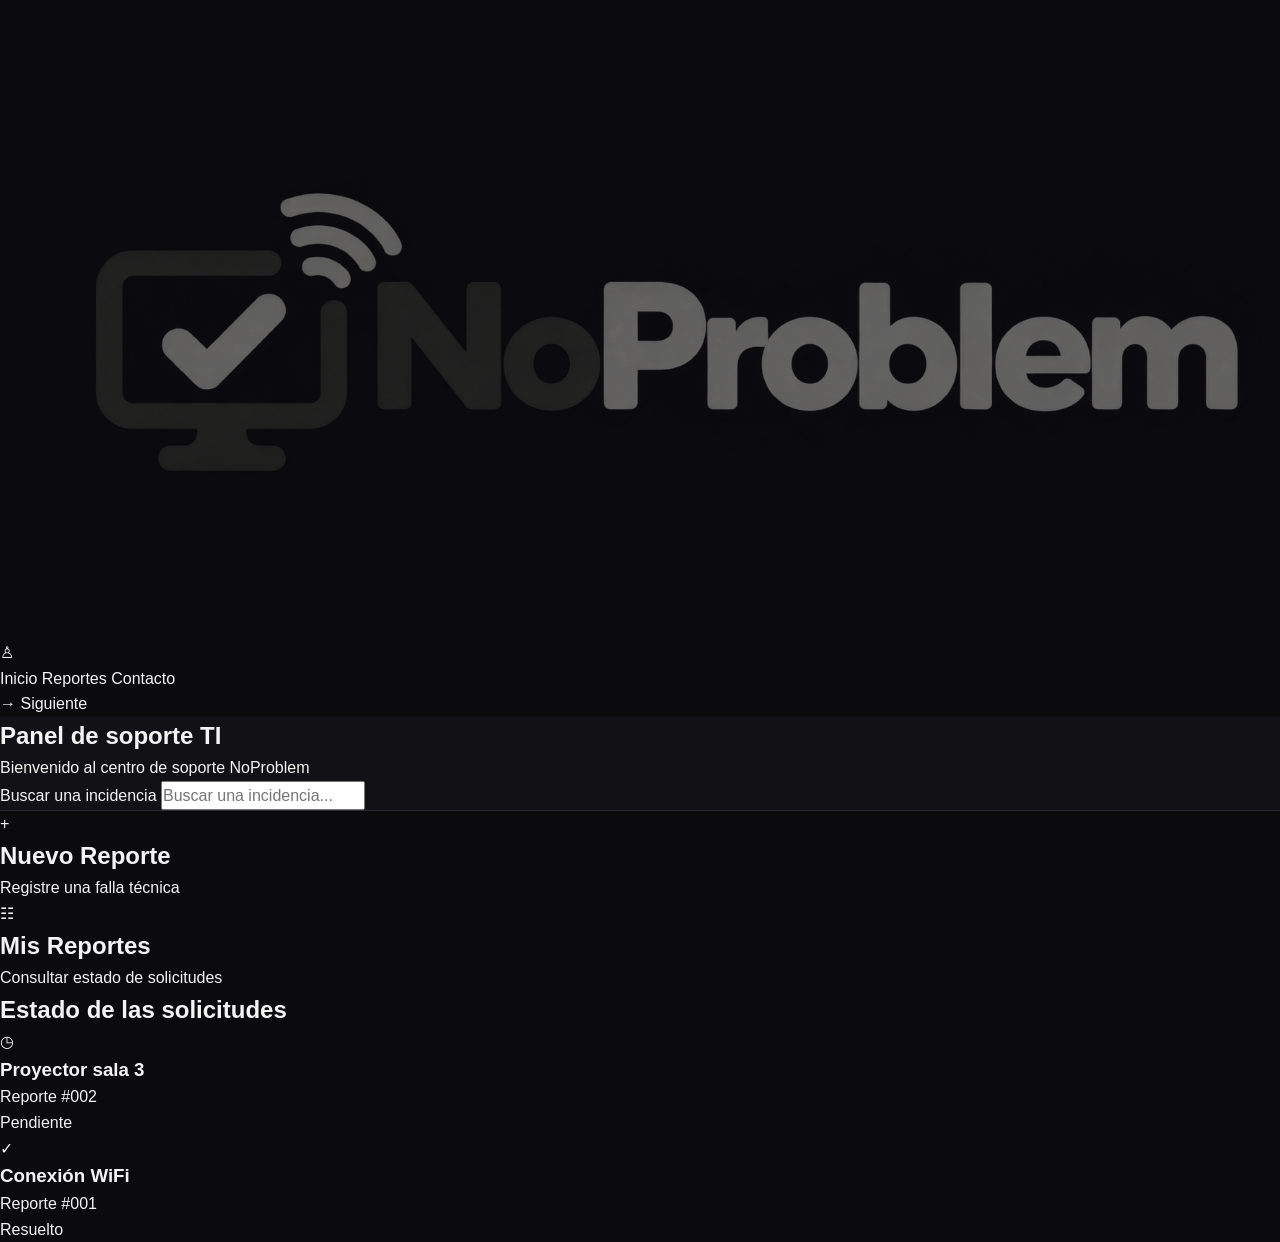
==== index.html @ 3c12655f "ok" ====
<!doctype html>
<html lang="es">
<head>
    <meta charset="UTF-8">
    <meta name="viewport" content="width=device-width, initial-scale=1.0">
    <meta name="author" content="Chris Orellana">
    <title>NoProblem | Panel de soporte TI</title>
    <!-- CSS -->
    <link rel="stylesheet" href="static/css/style.css">
    <!-- JavaScript -->
    <script src="static/js/script.js" defer></script>
</head>
<body>

    <div class="app-container">

        <!-- BARRA LATERAL -->
        <aside class="sidebar">

            <!-- LOGO -->
            <a href="index.html" class="logo">
                <img src="static/images/logo.png" alt="Logo NoProblem">
            </a>

            <!-- PERFIL -->
            <div class="profile-icon">
                <span aria-hidden="true">♙</span>
            </div>

            <!-- NAVEGACIÓN -->
            <nav class="main-nav">

                <a href="index.html" class="nav-link active">
                    Inicio
                </a>

                <a href="pages/mis-reportes.html" class="nav-link">
                    Reportes
                </a>

                <a href="pages/contacto.html" class="nav-link">
                    Contacto
                </a>

            </nav>

            <!-- BOTÓN SIGUIENTE -->
            <a href="pages/nuevo-reporte.html" class="next-link">
                <span class="next-arrow" aria-hidden="true">→</span>
                <span>Siguiente</span>
            </a>

        </aside>


        <!-- CONTENIDO PRINCIPAL -->
        <main class="main-content">

            <section class="dashboard">

                <!-- PANEL DE BIENVENIDA -->
                <header class="welcome-panel">

                    <h1>Panel de soporte TI</h1>

                    <p>
                        Bienvenido al centro de soporte NoProblem
                    </p>

                    <form class="search-form">

                        <label for="buscar-inicio" class="visually-hidden">
                            Buscar una incidencia
                        </label>

                        <input
                            type="search"
                            id="buscar-inicio"
                            placeholder="Buscar una incidencia..."
                        >

                    </form>

                </header>


                <!-- ACCESOS RÁPIDOS -->
                <section class="quick-actions">

                    <!-- NUEVO REPORTE -->
                    <a href="pages/nuevo-reporte.html" class="action-card">

                        <span class="card-icon" aria-hidden="true">
                            +
                        </span>

                        <h2>Nuevo Reporte</h2>

                        <p>
                            Registre una falla técnica
                        </p>

                    </a>


                    <!-- MIS REPORTES -->
                    <a href="pages/mis-reportes.html" class="action-card">

                        <span class="card-icon" aria-hidden="true">
                            ☷
                        </span>

                        <h2>Mis Reportes</h2>

                        <p>
                            Consultar estado de solicitudes
                        </p>

                    </a>

                </section>


                <!-- ESTADO DE SOLICITUDES -->
                <section class="status-panel">

                    <h2>Estado de las solicitudes</h2>


                    <!-- REPORTE PENDIENTE -->
                    <article class="status-item">

                        <span class="status-icon" aria-hidden="true">
                            ◷
                        </span>

                        <div class="status-info">

                            <h3>Proyector sala 3</h3>

                            <p>Reporte #002</p>

                        </div>

                        <span class="status-badge pending">
                            Pendiente
                        </span>

                    </article>


                    <!-- REPORTE RESUELTO -->
                    <article class="status-item">

                        <span class="status-icon" aria-hidden="true">
                            ✓
                        </span>

                        <div class="status-info">

                            <h3>Conexión WiFi</h3>

                            <p>Reporte #001</p>

                        </div>

                        <span class="status-badge resolved">
                            Resuelto
                        </span>

                    </article>

                </section>

            </section>

        </main>

    </div>

</body>
</html>
---- static/css/style.css ----
/* ==========================================
   CONFIGURACIÓN GENERAL
========================================== */

:root {
    --fondo: #0b0b0d;
    --fondo-secundario: #121216;
    --fondo-tarjeta: #19191f;
    --fondo-input: #101014;

    --borde: #2b2b33;

    --texto: #f4f4f5;
    --texto-secundario: #a1a1aa;
    --texto-suave: #71717a;

    --principal: #e5e5e5;
    --principal-hover: #ffffff;

    --verde: #22c55e;
    --rojo: #ef4444;
    --amarillo: #eab308;
    --azul: #3b82f6;

    --radio: 12px;
    --transicion: 0.25s ease;
}


/* ==========================================
   RESET
========================================== */

* {
    margin: 0;
    padding: 0;
    box-sizing: border-box;
}

html {
    scroll-behavior: smooth;
}

body {
    min-height: 100vh;
    display: flex;
    flex-direction: column;

    background-color: var(--fondo);
    color: var(--texto);

    font-family: Arial, Helvetica, sans-serif;
    line-height: 1.6;
}

main {
    width: 100%;
    flex: 1;
}

a {
    color: inherit;
    text-decoration: none;
}

button,
input,
select,
textarea {
    font: inherit;
}

button {
    cursor: pointer;
}

img {
    max-width: 100%;
    display: block;
}


/* ==========================================
   ENCABEZADO Y NAVEGACIÓN
========================================== */

header {
    width: 100%;
    background-color: var(--fondo-secundario);
    border-bottom: 1px solid var(--borde);
}

.navbar {
    width: min(1200px, 92%);
    min-height: 75px;
    margin: auto;

    display: flex;
    align-items: center;
    justify-content: space-between;
    gap: 25px;
}

.logo {
    font-size: 1.6rem;
    font-weight: 800;
    letter-spacing: -1px;
    color: var(--texto);
}

.nav-links {
    display: flex;
    align-items: center;
    gap: 25px;
}

.nav-links a {
    color: var(--texto-secundario);
    font-size: 0.95rem;
    transition: var(--transicion);
}

.nav-links a:hover,
.nav-links a.activo {
    color: var(--texto);
}

.nav-links a.activo {
    font-weight: 700;
}

.nav-links button {
    padding: 9px 15px;

    color: var(--texto);
    background-color: transparent;

    border: 1px solid var(--borde);
    border-radius: 8px;

    transition: var(--transicion);
}

.nav-links button:hover {
    background-color: #25252c;
    border-color: #55555f;
}


/* ==========================================
   BOTONES GENERALES
========================================== */

button,
.btn-principal,
.btn-nuevo-reporte,
.btn-gestionar {
    display: inline-flex;
    justify-content: center;
    align-items: center;
    gap: 8px;

    padding: 12px 20px;

    border: 1px solid var(--principal);
    border-radius: 8px;

    background-color: var(--principal);
    color: #111114;

    font-weight: 700;
    transition: var(--transicion);
}

button:hover,
.btn-principal:hover,
.btn-nuevo-reporte:hover,
.btn-gestionar:hover {
    background-color: var(--principal-hover);
    border-color: var(--principal-hover);
    transform: translateY(-1px);
}

button:disabled {
    opacity: 0.6;
    cursor: not-allowed;
    transform: none;
}

.btn-secundario {
    display: inline-flex;
    justify-content: center;
    align-items: center;

    padding: 11px 18px;

    color: var(--texto);
    background-color: transparent;

    border: 1px solid var(--borde);
    border-radius: 8px;

    transition: var(--transicion);
}

.btn-secundario:hover {
    background-color: #25252c;
}


/* ==========================================
   FORMULARIOS
========================================== */

form {
    width: 100%;
}

.form-grupo {
    display: flex;
    flex-direction: column;
    gap: 8px;

    margin-bottom: 20px;
}

.form-grupo label {
    color: var(--texto);
    font-size: 0.93rem;
    font-weight: 600;
}

.form-grupo input,
.form-grupo select,
.form-grupo textarea {
    width: 100%;
    padding: 12px 14px;

    color: var(--texto);
    background-color: var(--fondo-input);

    border: 1px solid var(--borde);
    border-radius: 8px;

    outline: none;
    transition: var(--transicion);
}

.form-grupo input::placeholder,
.form-grupo textarea::placeholder {
    color: var(--texto-suave);
}

.form-grupo input:focus,
.form-grupo select:focus,
.form-grupo textarea:focus {
    border-color: #85858f;
    box-shadow: 0 0 0 3px rgba(255, 255, 255, 0.06);
}

.form-grupo textarea {
    min-height: 140px;
    resize: vertical;
}

.form-grupo input[type="file"] {
    padding: 10px;
}

.form-grupo input[type="file"]::file-selector-button {
    padding: 8px 12px;
    margin-right: 12px;

    color: var(--texto);
    background-color: #292930;

    border: none;
    border-radius: 6px;

    cursor: pointer;
}

.form-grupo small {
    color: var(--texto-secundario);
    font-size: 0.82rem;
}

.form-grupo select {
    cursor: pointer;
}


/* ==========================================
   MENSAJES DE FORMULARIOS
========================================== */

.mensaje-exito,
.mensaje-error,
.mensaje-info {
    padding: 12px 15px;
    margin: 15px 0;

    border-radius: 8px;
    font-size: 0.9rem;
}

.mensaje-exito {
    color: #86efac;
    background-color: rgba(22, 163, 74, 0.12);
    border: 1px solid rgba(22, 163, 74, 0.35);
}

.mensaje-error {
    color: #fca5a5;
    background-color: rgba(220, 38, 38, 0.12);
    border: 1px solid rgba(220, 38, 38, 0.35);
}

.mensaje-info {
    color: #93c5fd;
    background-color: rgba(37, 99, 235, 0.12);
    border: 1px solid rgba(37, 99, 235, 0.35);
}


/* ==========================================
   REGISTRO E INICIO DE SESIÓN
========================================== */

.auth-container {
    width: min(480px, 92%);
    margin: 65px auto;
}

.auth-panel {
    padding: 35px;

    background-color: var(--fondo-tarjeta);
    border: 1px solid var(--borde);
    border-radius: var(--radio);
}

.auth-intro {
    margin-bottom: 30px;
    text-align: center;
}

.auth-intro h1 {
    margin-bottom: 10px;
    font-size: 1.9rem;
}

.auth-intro p {
    color: var(--texto-secundario);
    font-size: 0.95rem;
}

.auth-panel form button {
    width: 100%;
    margin-top: 5px;
}

.auth-footer {
    margin-top: 25px;
    text-align: center;
}

.auth-footer p {
    color: var(--texto-secundario);
    font-size: 0.9rem;
}

.auth-footer a,
.auth-opciones a {
    color: var(--texto);
    font-weight: 700;
    text-decoration: underline;
    text-underline-offset: 3px;
}

.auth-opciones {
    display: flex;
    justify-content: flex-end;
    margin: -5px 0 20px;
}

.auth-opciones a {
    font-size: 0.85rem;
}


/* ==========================================
   PÁGINA DE CONTACTO
========================================== */

.contacto-container {
    width: min(1100px, 92%);
    margin: 65px auto;

    display: grid;
    grid-template-columns: 1fr 1.2fr;
    gap: 45px;
    align-items: start;
}

.contacto-info h1 {
    margin-bottom: 15px;
    font-size: 2rem;
}

.contacto-info > p {
    margin-bottom: 30px;
    color: var(--texto-secundario);
}

.contacto-info > div {
    margin-bottom: 25px;
    padding: 18px;

    background-color: var(--fondo-tarjeta);
    border: 1px solid var(--borde);
    border-radius: var(--radio);
}

.contacto-info h3 {
    margin-bottom: 5px;
}

.contacto-info > div p {
    color: var(--texto-secundario);
    font-size: 0.9rem;
}

.contacto-formulario {
    padding: 30px;

    background-color: var(--fondo-tarjeta);
    border: 1px solid var(--borde);
    border-radius: var(--radio);
}

.contacto-formulario h2 {
    margin-bottom: 25px;
}

.contacto-formulario button {
    width: 100%;
}


/* ==========================================
   NUEVO REPORTE
========================================== */

.reporte-container,
.nuevo-reporte-container {
    width: min(760px, 92%);
    margin: 55px auto;
}

.reporte-container h1,
.nuevo-reporte-container h1 {
    margin-bottom: 10px;
}

.reporte-container > p,
.nuevo-reporte-container > p {
    margin-bottom: 30px;
    color: var(--texto-secundario);
}

.reporte-formulario {
    padding: 30px;

    background-color: var(--fondo-tarjeta);
    border: 1px solid var(--borde);
    border-radius: var(--radio);
}

.reporte-formulario button {
    margin-top: 10px;
}

.reporte-formulario .acciones-formulario {
    display: flex;
    justify-content: flex-end;
    flex-wrap: wrap;
    gap: 12px;
}


/* ==========================================
   MIS REPORTES
========================================== */

.mis-reportes-container {
    width: min(1100px, 92%);
    margin: 55px auto;
}

.reportes-intro {
    margin-bottom: 30px;
}

.reportes-intro h1 {
    margin-bottom: 10px;
    font-size: 2rem;
}

.reportes-intro p {
    color: var(--texto-secundario);
}

.reportes-intro .btn-nuevo-reporte {
    margin-top: 20px;
}

.reportes-filtros {
    display: flex;
    flex-wrap: wrap;
    gap: 20px;

    margin-bottom: 30px;
    padding: 20px;

    background-color: var(--fondo-tarjeta);
    border: 1px solid var(--borde);
    border-radius: var(--radio);
}

.reportes-filtros .form-grupo {
    flex: 1;
    min-width: 180px;
    margin: 0;
}

.reportes-listado {
    display: grid;
    gap: 15px;
}

.reporte-card {
    padding: 22px;

    background-color: var(--fondo-tarjeta);
    border: 1px solid var(--borde);
    border-radius: var(--radio);

    transition: var(--transicion);
}

.reporte-card:hover {
    border-color: #55555f;
    transform: translateY(-2px);
}

.reporte-card[hidden] {
    display: none;
}

.reporte-card h3 {
    margin-bottom: 8px;
}

.reporte-card p {
    color: var(--texto-secundario);
}

.reporte-card a {
    display: inline-block;
    margin-top: 15px;

    color: var(--texto);
    font-weight: 700;
}

.reporte-card a:hover {
    text-decoration: underline;
}

#sinResultados {
    padding: 25px;
    color: var(--texto-secundario);
    text-align: center;

    background-color: var(--fondo-tarjeta);
    border: 1px solid var(--borde);
    border-radius: var(--radio);
}


/* ==========================================
   ESTADOS DE REPORTES
========================================== */

.estado {
    display: inline-block;
    padding: 5px 10px;

    border-radius: 20px;
    font-size: 0.78rem;
    font-weight: 700;
    white-space: nowrap;
}

.estado.pendiente {
    color: #facc15;
    background-color: rgba(234, 179, 8, 0.13);
}

.estado.proceso {
    color: #93c5fd;
    background-color: rgba(59, 130, 246, 0.13);
}

.estado.resuelto {
    color: #86efac;
    background-color: rgba(34, 197, 94, 0.13);
}


/* ==========================================
   DETALLE DE REPORTE
========================================== */

.detalle-container {
    width: min(1050px, 92%);
    margin: 55px auto;

    display: grid;
    grid-template-columns: 1.7fr 1fr;
    gap: 25px;
    align-items: start;
}

.detalle-principal,
.detalle-aside,
.detalle-seguimiento {
    padding: 25px;

    background-color: var(--fondo-tarjeta);
    border: 1px solid var(--borde);
    border-radius: var(--radio);
}

.detalle-principal h1 {
    margin-bottom: 15px;
}

.detalle-principal p {
    color: var(--texto-secundario);
}

.detalle-aside h2,
.detalle-seguimiento h2 {
    margin-bottom: 20px;
    font-size: 1.2rem;
}

.detalle-aside p {
    display: flex;
    justify-content: space-between;
    gap: 15px;

    padding: 12px 0;
    border-bottom: 1px solid var(--borde);
}

.detalle-aside p:last-of-type {
    border-bottom: none;
}

.detalle-aside a {
    display: inline-block;
    margin-top: 20px;

    color: var(--texto);
    text-decoration: underline;
}

.detalle-seguimiento {
    grid-column: 1 / -1;
}

.seguimiento-item {
    padding: 15px 0;
    border-bottom: 1px solid var(--borde);
}

.seguimiento-item:last-child {
    border-bottom: none;
}

.seguimiento-item p {
    color: var(--texto-secundario);
}


/* ==========================================
   CONFIRMACIÓN
========================================== */

.confirmacion-container {
    width: min(650px, 92%);
    margin: 80px auto;
}

.confirmacion-panel {
    padding: 40px;
    text-align: center;

    background-color: var(--fondo-tarjeta);
    border: 1px solid var(--borde);
    border-radius: var(--radio);
}

.confirmacion-panel h1 {
    margin-bottom: 15px;
}

.confirmacion-panel > p {
    color: var(--texto-secundario);
}

.confirmacion-icono {
    width: 65px;
    height: 65px;
    margin: 0 auto 20px;

    display: grid;
    place-items: center;

    color: #86efac;
    background-color: rgba(34, 197, 94, 0.13);

    border-radius: 50%;
    font-size: 2rem;
}

.confirmacion-panel h2 {
    margin: 30px 0 15px;
}

.confirmacion-panel ul {
    margin: 0 auto 25px;
    max-width: 400px;

    color: var(--texto-secundario);
    text-align: left;
}

.confirmacion-acciones {
    display: flex;
    justify-content: center;
    flex-wrap: wrap;
    gap: 12px;
    margin-top: 25px;
}


/* ==========================================
   DASHBOARD ADMINISTRATIVO
========================================== */

.dashboard-container,
.gestion-container {
    width: min(1200px, 92%);
    margin: 50px auto;
}

.dashboard-intro,
.gestion-intro {
    display: flex;
    justify-content: space-between;
    align-items: center;
    flex-wrap: wrap;
    gap: 20px;

    margin-bottom: 35px;
}

.dashboard-intro h1,
.gestion-intro h1 {
    margin-bottom: 8px;
    font-size: 2rem;
}

.dashboard-intro p,
.gestion-intro p {
    color: var(--texto-secundario);
}

.dashboard-estadisticas {
    display: grid;
    grid-template-columns: repeat(4, 1fr);
    gap: 18px;

    margin-bottom: 45px;
}

.estadistica-card {
    padding: 22px;

    background-color: var(--fondo-tarjeta);
    border: 1px solid var(--borde);
    border-radius: var(--radio);
}

.estadistica-card span {
    color: var(--texto-secundario);
    font-size: 0.9rem;
}

.estadistica-card h2 {
    margin: 12px 0;
    font-size: 2rem;
}

.estadistica-card p {
    color: var(--texto-suave);
    font-size: 0.85rem;
}


/* ==========================================
   ACCESOS RÁPIDOS
========================================== */

.dashboard-accesos {
    margin-bottom: 45px;
}

.dashboard-accesos > h2 {
    margin-bottom: 20px;
}

.accesos-grid {
    display: grid;
    grid-template-columns: repeat(3, 1fr);
    gap: 18px;
}

.acceso-card {
    display: block;
    padding: 22px;

    background-color: var(--fondo-tarjeta);
    border: 1px solid var(--borde);
    border-radius: var(--radio);

    transition: var(--transicion);
}

.acceso-card:hover {
    border-color: #65656f;
    transform: translateY(-3px);
}

.acceso-card h3 {
    margin-bottom: 8px;
}

.acceso-card p {
    color: var(--texto-secundario);
    font-size: 0.9rem;
}


/* ==========================================
   TABLAS DE REPORTES
========================================== */

.dashboard-reportes,
.gestion-listado {
    margin-top: 30px;
}

.seccion-encabezado {
    display: flex;
    justify-content: space-between;
    align-items: center;
    flex-wrap: wrap;
    gap: 15px;

    margin-bottom: 20px;
}

.seccion-encabezado h2 {
    font-size: 1.35rem;
}

.seccion-encabezado a {
    color: var(--texto);
    font-weight: 700;
}

.seccion-encabezado span {
    color: var(--texto-secundario);
    font-size: 0.9rem;
}

.tabla-contenedor {
    width: 100%;
    overflow-x: auto;

    background-color: var(--fondo-tarjeta);
    border: 1px solid var(--borde);
    border-radius: var(--radio);
}

.tabla-reportes {
    width: 100%;
    min-width: 750px;

    border-collapse: collapse;
    text-align: left;
}

.tabla-reportes th,
.tabla-reportes td {
    padding: 16px 18px;
    border-bottom: 1px solid var(--borde);
}

.tabla-reportes th {
    color: var(--texto-secundario);
    background-color: #15151a;

    font-size: 0.83rem;
    font-weight: 600;
}

.tabla-reportes td {
    color: var(--texto);
    font-size: 0.9rem;
}

.tabla-reportes tbody tr:last-child td {
    border-bottom: none;
}

.tabla-reportes tbody tr:hover {
    background-color: #202027;
}

.tabla-reportes tbody tr[hidden] {
    display: none;
}

.tabla-reportes td a {
    color: var(--texto);
    font-weight: 700;
}

.tabla-reportes td a:hover {
    text-decoration: underline;
}


/* ==========================================
   GESTIÓN DE REPORTES
========================================== */

.gestion-filtros {
    margin-bottom: 35px;
    padding: 25px;

    background-color: var(--fondo-tarjeta);
    border: 1px solid var(--borde);
    border-radius: var(--radio);
}

.gestion-filtros h2 {
    margin-bottom: 20px;
    font-size: 1.2rem;
}

.filtros-grupo {
    display: grid;
    grid-template-columns: 1.5fr 1fr 1fr 1fr;
    gap: 15px;
}

.filtros-grupo .form-grupo {
    margin: 0;
}

#sinReportesAdmin {
    padding: 25px;
    margin-top: 15px;

    color: var(--texto-secundario);
    text-align: center;

    background-color: var(--fondo-tarjeta);
    border: 1px solid var(--borde);
    border-radius: var(--radio);
}


/* ==========================================
   PIE DE PÁGINA
========================================== */

.footer {
    width: 100%;
    margin-top: auto;
    padding: 25px 4%;

    color: var(--texto-secundario);
    background-color: var(--fondo-secundario);

    border-top: 1px solid var(--borde);

    text-align: center;
    font-size: 0.85rem;
}


/* ==========================================
   ELEMENTOS OCULTOS
========================================== */

[hidden] {
    display: none !important;
}


/* ==========================================
   RESPONSIVE: TABLETS
========================================== */

@media (max-width: 900px) {

    .dashboard-estadisticas {
        grid-template-columns: repeat(2, 1fr);
    }

    .filtros-grupo {
        grid-template-columns: repeat(2, 1fr);
    }

    .contacto-container {
        grid-template-columns: 1fr;
    }

    .detalle-container {
        grid-template-columns: 1fr;
    }

    .detalle-seguimiento {
        grid-column: auto;
    }

}


/* ==========================================
   RESPONSIVE: MÓVILES
========================================== */

@media (max-width: 600px) {

    .navbar {
        padding: 15px 0;

        flex-direction: column;
        align-items: flex-start;
        gap: 15px;
    }

    .nav-links {
        width: 100%;
        flex-wrap: wrap;
        gap: 12px 18px;
    }

    .nav-links a,
    .nav-links button {
        font-size: 0.85rem;
    }

    .auth-container {
        margin: 35px auto;
    }

    .auth-panel,
    .contacto-formulario,
    .reporte-formulario {
        padding: 22px;
    }

    .auth-intro h1,
    .contacto-info h1,
    .dashboard-intro h1,
    .gestion-intro h1 {
        font-size: 1.6rem;
    }

    .dashboard-container,
    .gestion-container,
    .mis-reportes-container {
        margin: 35px auto;
    }

    .dashboard-estadisticas {
        grid-template-columns: 1fr 1fr;
        gap: 10px;
    }

    .estadistica-card {
        padding: 16px;
    }

    .estadistica-card h2 {
        font-size: 1.6rem;
    }

    .accesos-grid {
        grid-template-columns: 1fr;
    }

    .filtros-grupo {
        grid-template-columns: 1fr;
    }

    .reportes-filtros {
        flex-direction: column;
    }

    .confirmacion-panel {
        padding: 25px;
    }

    .confirmacion-acciones {
        flex-direction: column;
    }

    .confirmacion-acciones a {
        width: 100%;
    }

    .dashboard-intro,
    .gestion-intro {
        align-items: flex-start;
        flex-direction: column;
    }

    .seccion-encabezado {
        align-items: flex-start;
        flex-direction: column;
    }

}
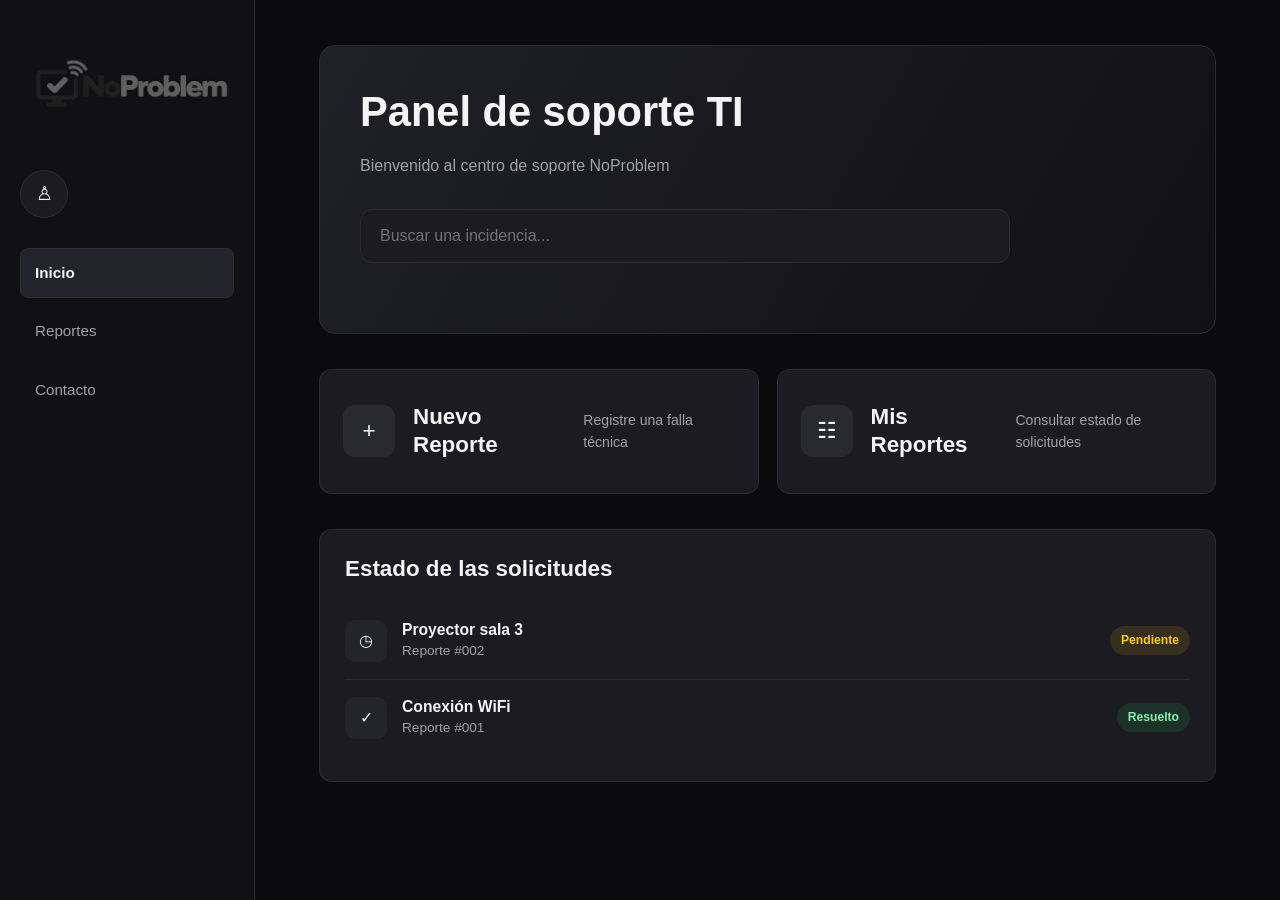
==== commit 56afc8e6: "ok" ====
--- a/index.html
+++ b/index.html
@@ -44,12 +44,6 @@
                 </a>
 
             </nav>
-
-            <!-- BOTÓN SIGUIENTE -->
-            <a href="pages/nuevo-reporte.html" class="next-link">
-                <span class="next-arrow" aria-hidden="true">→</span>
-                <span>Siguiente</span>
-            </a>
 
         </aside>
 
--- a/static/css/style.css
+++ b/static/css/style.css
@@ -1,36 +1,36 @@
 
-/* ==========================================
-   CONFIGURACIÓN GENERAL
-========================================== */
+/* =====================================================
+   1. VARIABLES Y CONFIGURACIÓN GENERAL
+===================================================== */
 
 :root {
     --fondo: #0b0b0d;
-    --fondo-secundario: #121216;
-    --fondo-tarjeta: #19191f;
+    --fondo-secundario: #111115;
+    --fondo-panel: #16161b;
+    --fondo-tarjeta: #1b1b21;
+    --fondo-hover: #24242c;
     --fondo-input: #101014;
 
-    --borde: #2b2b33;
+    --borde: #2b2b34;
+    --borde-hover: #494953;
 
     --texto: #f4f4f5;
     --texto-secundario: #a1a1aa;
     --texto-suave: #71717a;
 
-    --principal: #e5e5e5;
-    --principal-hover: #ffffff;
+    --blanco: #ffffff;
+    --negro: #09090b;
 
     --verde: #22c55e;
+    --amarillo: #eab308;
     --rojo: #ef4444;
-    --amarillo: #eab308;
     --azul: #3b82f6;
 
     --radio: 12px;
+    --radio-pequeno: 8px;
+
     --transicion: 0.25s ease;
 }
-
-
-/* ==========================================
-   RESET
-========================================== */
 
 * {
     margin: 0;
@@ -44,151 +44,130 @@
 
 body {
     min-height: 100vh;
-    display: flex;
-    flex-direction: column;
-
-    background-color: var(--fondo);
-    color: var(--texto);
-
+    background: var(--fondo);
+    color: var(--texto);
     font-family: Arial, Helvetica, sans-serif;
     line-height: 1.6;
 }
 
-main {
-    width: 100%;
-    flex: 1;
-}
-
-a {
-    color: inherit;
-    text-decoration: none;
-}
-
+body,
 button,
 input,
 select,
 textarea {
-    font: inherit;
+    font-family: Arial, Helvetica, sans-serif;
+}
+
+button,
+input,
+select,
+textarea {
+    font-size: inherit;
 }
 
 button {
     cursor: pointer;
 }
 
+a {
+    color: inherit;
+    text-decoration: none;
+}
+
 img {
+    display: block;
     max-width: 100%;
-    display: block;
-}
-
-
-/* ==========================================
-   ENCABEZADO Y NAVEGACIÓN
-========================================== */
-
-header {
+}
+
+main {
     width: 100%;
-    background-color: var(--fondo-secundario);
-    border-bottom: 1px solid var(--borde);
-}
-
-.navbar {
-    width: min(1200px, 92%);
-    min-height: 75px;
-    margin: auto;
-
-    display: flex;
-    align-items: center;
-    justify-content: space-between;
-    gap: 25px;
-}
-
-.logo {
-    font-size: 1.6rem;
-    font-weight: 800;
-    letter-spacing: -1px;
-    color: var(--texto);
-}
-
-.nav-links {
-    display: flex;
-    align-items: center;
-    gap: 25px;
-}
-
-.nav-links a {
+}
+
+[hidden] {
+    display: none !important;
+}
+
+
+/* =====================================================
+   2. ELEMENTOS GENERALES
+===================================================== */
+
+h1,
+h2,
+h3,
+h4 {
+    color: var(--texto);
+    line-height: 1.25;
+}
+
+h1 {
+    font-size: clamp(1.7rem, 3vw, 2.3rem);
+}
+
+h2 {
+    font-size: 1.4rem;
+}
+
+p {
     color: var(--texto-secundario);
-    font-size: 0.95rem;
-    transition: var(--transicion);
-}
-
-.nav-links a:hover,
-.nav-links a.activo {
-    color: var(--texto);
-}
-
-.nav-links a.activo {
-    font-weight: 700;
-}
-
-.nav-links button {
-    padding: 9px 15px;
-
-    color: var(--texto);
-    background-color: transparent;
-
-    border: 1px solid var(--borde);
-    border-radius: 8px;
-
-    transition: var(--transicion);
-}
-
-.nav-links button:hover {
-    background-color: #25252c;
-    border-color: #55555f;
-}
-
-
-/* ==========================================
-   BOTONES GENERALES
-========================================== */
+}
+
+small {
+    color: var(--texto-suave);
+}
+
+hr {
+    border: none;
+    border-top: 1px solid var(--borde);
+    margin: 20px 0;
+}
+
+button:disabled {
+    opacity: 0.55;
+    cursor: not-allowed;
+    transform: none;
+}
+
+
+/* =====================================================
+   3. BOTONES
+===================================================== */
 
 button,
+.button,
 .btn-principal,
-.btn-nuevo-reporte,
-.btn-gestionar {
+.btn-gestionar,
+.btn-nuevo-reporte {
     display: inline-flex;
     justify-content: center;
     align-items: center;
     gap: 8px;
 
-    padding: 12px 20px;
-
-    border: 1px solid var(--principal);
-    border-radius: 8px;
-
-    background-color: var(--principal);
-    color: #111114;
+    padding: 12px 19px;
+
+    background: var(--blanco);
+    color: var(--negro);
+
+    border: 1px solid var(--blanco);
+    border-radius: var(--radio-pequeno);
 
     font-weight: 700;
     transition: var(--transicion);
 }
 
 button:hover,
+.button:hover,
 .btn-principal:hover,
-.btn-nuevo-reporte:hover,
-.btn-gestionar:hover {
-    background-color: var(--principal-hover);
-    border-color: var(--principal-hover);
+.btn-gestionar:hover,
+.btn-nuevo-reporte:hover {
+    background: #d4d4d8;
+    border-color: #d4d4d8;
     transform: translateY(-1px);
 }
 
-button:disabled {
-    opacity: 0.6;
-    cursor: not-allowed;
-    transform: none;
-}
-
-.btn-secundario {
+.button-secondary,
+.btn-secundario,
+.btn-cancelar {
     display: inline-flex;
     justify-content: center;
     align-items: center;
@@ -196,28 +175,476 @@
     padding: 11px 18px;
 
     color: var(--texto);
-    background-color: transparent;
-
-    border: 1px solid var(--borde);
-    border-radius: 8px;
+    background: transparent;
+
+    border: 1px solid var(--borde);
+    border-radius: var(--radio-pequeno);
 
     transition: var(--transicion);
 }
 
-.btn-secundario:hover {
-    background-color: #25252c;
-}
-
-
-/* ==========================================
-   FORMULARIOS
-========================================== */
+.button-secondary:hover,
+.btn-secundario:hover,
+.btn-cancelar:hover {
+    background: var(--fondo-hover);
+    border-color: var(--borde-hover);
+    transform: none;
+}
+
+
+/* =====================================================
+   4. PORTADA: ESTRUCTURA PRINCIPAL
+===================================================== */
+
+.app-container {
+    display: flex;
+    min-height: 100vh;
+    width: 100%;
+    background: var(--fondo);
+}
+
+
+/* =====================================================
+   5. PORTADA: BARRA LATERAL
+===================================================== */
+
+.sidebar {
+    position: fixed;
+    top: 0;
+    left: 0;
+    z-index: 100;
+
+    display: flex;
+    flex-direction: column;
+
+    width: 255px;
+    height: 100vh;
+
+    padding: 28px 20px;
+
+    background: var(--fondo-secundario);
+    border-right: 1px solid var(--borde);
+}
+
+.sidebar .logo {
+    display: flex;
+    align-items: center;
+    gap: 12px;
+
+    margin-bottom: 35px;
+
+    color: var(--texto);
+    font-size: 1.5rem;
+    font-weight: 800;
+    letter-spacing: -0.8px;
+}
+
+.sidebar .logo img {
+    width: 250px;
+    object-fit: contain;
+}
+
+.profile-icon {
+    display: flex;
+    align-items: center;
+    justify-content: center;
+
+    width: 48px;
+    height: 48px;
+
+    margin-bottom: 30px;
+
+    background: var(--fondo-tarjeta);
+    border: 1px solid var(--borde);
+    border-radius: 50%;
+
+    color: var(--texto);
+    font-size: 1.2rem;
+}
+
+.main-nav {
+    display: flex;
+    flex-direction: column;
+    gap: 8px;
+}
+
+.nav-link {
+    display: flex;
+    align-items: center;
+    gap: 12px;
+
+    width: 100%;
+    padding: 12px 14px;
+
+    color: var(--texto-secundario);
+    background: transparent;
+
+    border: 1px solid transparent;
+    border-radius: var(--radio-pequeno);
+
+    font-size: 0.95rem;
+    transition: var(--transicion);
+}
+
+.nav-link:hover {
+    color: var(--texto);
+    background: var(--fondo-hover);
+}
+
+.nav-link.active,
+.nav-link.activo {
+    color: var(--texto);
+    background: var(--fondo-hover);
+    border-color: var(--borde);
+    font-weight: 700;
+}
+
+.next-link {
+    display: flex;
+    align-items: center;
+    justify-content: space-between;
+
+    margin-top: auto;
+    padding: 13px 14px;
+
+    color: var(--texto-secundario);
+    border: 1px solid var(--borde);
+    border-radius: var(--radio-pequeno);
+
+    transition: var(--transicion);
+}
+
+.next-link:hover {
+    color: var(--texto);
+    background: var(--fondo-hover);
+}
+
+.next-arrow {
+    font-size: 1.2rem;
+}
+
+
+/* =====================================================
+   6. PORTADA: CONTENIDO PRINCIPAL
+===================================================== */
+
+.main-content {
+    width: calc(100% - 255px);
+    min-height: 100vh;
+
+    margin-left: 255px;
+    padding: 45px 5%;
+}
+
+.dashboard {
+    width: min(1150px, 100%);
+    margin: 0 auto;
+}
+
+.welcome-panel {
+    position: relative;
+    overflow: hidden;
+
+    display: flex;
+    flex-direction: column;
+    justify-content: center;
+
+    min-height: 240px;
+    padding: 40px;
+
+    background:
+        linear-gradient(120deg, #202027 0%, #15151b 65%, #111115 100%);
+
+    border: 1px solid var(--borde);
+    border-radius: 16px;
+}
+
+.welcome-panel h1 {
+    max-width: 650px;
+    margin-bottom: 15px;
+    font-size: clamp(1.8rem, 4vw, 2.6rem);
+}
+
+.welcome-panel p {
+    max-width: 600px;
+    font-size: 1rem;
+}
+
+.welcome-panel .button,
+.welcome-panel button {
+    align-self: flex-start;
+    margin-top: 25px;
+}
+
+
+/* =====================================================
+   7. PORTADA: BUSCADOR
+===================================================== */
+
+.search-form {
+    display: flex;
+    align-items: center;
+    gap: 10px;
+
+    width: min(650px, 100%);
+    margin: 30px 0;
+    padding: 7px;
+
+    background: var(--fondo-tarjeta);
+    border: 1px solid var(--borde);
+    border-radius: var(--radio);
+}
+
+.search-form input {
+    flex: 1;
+    min-width: 0;
+
+    padding: 10px 12px;
+
+    color: var(--texto);
+    background: transparent;
+
+    border: none;
+    outline: none;
+}
+
+.search-form input::placeholder {
+    color: var(--texto-suave);
+}
+
+.search-form button {
+    padding: 10px 17px;
+}
+
+.visually-hidden {
+    position: absolute;
+
+    width: 1px;
+    height: 1px;
+
+    padding: 0;
+    margin: -1px;
+
+    overflow: hidden;
+    clip: rect(0, 0, 0, 0);
+
+    white-space: nowrap;
+    border: 0;
+}
+
+
+/* =====================================================
+   8. PORTADA: ACCIONES RÁPIDAS
+===================================================== */
+
+.quick-actions {
+    display: grid;
+    grid-template-columns: repeat(2, minmax(0, 1fr));
+    gap: 18px;
+
+    margin: 35px 0;
+}
+
+.action-card {
+    display: flex;
+    align-items: center;
+    gap: 18px;
+
+    min-height: 125px;
+    padding: 23px;
+
+    background: var(--fondo-tarjeta);
+    border: 1px solid var(--borde);
+    border-radius: var(--radio);
+
+    transition: var(--transicion);
+}
+
+.action-card:hover {
+    background: var(--fondo-hover);
+    border-color: var(--borde-hover);
+    transform: translateY(-3px);
+}
+
+.card-icon {
+    display: flex;
+    align-items: center;
+    justify-content: center;
+    flex-shrink: 0;
+
+    width: 52px;
+    height: 52px;
+
+    background: #292930;
+    border-radius: 12px;
+
+    color: var(--texto);
+    font-size: 1.4rem;
+}
+
+.action-card h3 {
+    margin-bottom: 5px;
+    font-size: 1.05rem;
+}
+
+.action-card p {
+    font-size: 0.88rem;
+}
+
+
+/* =====================================================
+   9. PORTADA: ESTADO DE REPORTES
+===================================================== */
+
+.status-panel {
+    margin-top: 35px;
+    padding: 25px;
+
+    background: var(--fondo-tarjeta);
+    border: 1px solid var(--borde);
+    border-radius: var(--radio);
+}
+
+.status-panel h2 {
+    margin-bottom: 20px;
+}
+
+.status-item {
+    display: flex;
+    align-items: center;
+    gap: 15px;
+
+    padding: 17px 0;
+    border-bottom: 1px solid var(--borde);
+}
+
+.status-item:last-child {
+    border-bottom: none;
+}
+
+.status-icon {
+    display: flex;
+    align-items: center;
+    justify-content: center;
+    flex-shrink: 0;
+
+    width: 42px;
+    height: 42px;
+
+    background: var(--fondo-hover);
+    border-radius: 10px;
+}
+
+.status-info {
+    flex: 1;
+    min-width: 0;
+}
+
+.status-info h3 {
+    font-size: 0.98rem;
+}
+
+.status-info p {
+    font-size: 0.85rem;
+}
+
+.status-badge {
+    display: inline-block;
+    padding: 5px 11px;
+
+    border-radius: 30px;
+    font-size: 0.76rem;
+    font-weight: 700;
+}
+
+.status-badge.pending {
+    color: #facc15;
+    background: rgba(234, 179, 8, 0.13);
+}
+
+.status-badge.resolved {
+    color: #86efac;
+    background: rgba(34, 197, 94, 0.13);
+}
+
+
+/* =====================================================
+   10. NAVEGACIÓN DE PÁGINAS SECUNDARIAS
+===================================================== */
+
+header {
+    width: 100%;
+    background: var(--fondo-secundario);
+    border-bottom: 1px solid var(--borde);
+}
+
+.navbar {
+    display: flex;
+    align-items: center;
+    justify-content: space-between;
+    gap: 20px;
+
+    width: min(1200px, 92%);
+    min-height: 75px;
+    margin: auto;
+}
+
+.navbar .logo {
+    color: var(--texto);
+    font-size: 1.55rem;
+    font-weight: 800;
+    letter-spacing: -1px;
+}
+
+.nav-links {
+    display: flex;
+    align-items: center;
+    flex-wrap: wrap;
+    gap: 23px;
+}
+
+.nav-links a {
+    color: var(--texto-secundario);
+    font-size: 0.93rem;
+    transition: var(--transicion);
+}
+
+.nav-links a:hover,
+.nav-links a.activo {
+    color: var(--texto);
+}
+
+.nav-links a.activo {
+    font-weight: 700;
+}
+
+.nav-links button {
+    padding: 9px 14px;
+
+    color: var(--texto);
+    background: transparent;
+
+    border: 1px solid var(--borde);
+    border-radius: var(--radio-pequeno);
+}
+
+.nav-links button:hover {
+    background: var(--fondo-hover);
+    border-color: var(--borde-hover);
+    transform: none;
+}
+
+
+/* =====================================================
+   11. FORMULARIOS GENERALES
+===================================================== */
 
 form {
     width: 100%;
 }
 
-.form-grupo {
+.form-grupo,
+.form-group {
     display: flex;
     flex-direction: column;
     gap: 8px;
@@ -225,55 +652,72 @@
     margin-bottom: 20px;
 }
 
-.form-grupo label {
-    color: var(--texto);
-    font-size: 0.93rem;
+.form-grupo label,
+.form-group label {
+    color: var(--texto);
+    font-size: 0.92rem;
     font-weight: 600;
 }
 
 .form-grupo input,
 .form-grupo select,
-.form-grupo textarea {
+.form-grupo textarea,
+.form-group input,
+.form-group select,
+.form-group textarea {
     width: 100%;
     padding: 12px 14px;
 
     color: var(--texto);
-    background-color: var(--fondo-input);
-
-    border: 1px solid var(--borde);
-    border-radius: 8px;
+    background: var(--fondo-input);
+
+    border: 1px solid var(--borde);
+    border-radius: var(--radio-pequeno);
 
     outline: none;
     transition: var(--transicion);
 }
 
 .form-grupo input::placeholder,
-.form-grupo textarea::placeholder {
+.form-grupo textarea::placeholder,
+.form-group input::placeholder,
+.form-group textarea::placeholder {
     color: var(--texto-suave);
 }
 
 .form-grupo input:focus,
 .form-grupo select:focus,
-.form-grupo textarea:focus {
-    border-color: #85858f;
+.form-grupo textarea:focus,
+.form-group input:focus,
+.form-group select:focus,
+.form-group textarea:focus {
+    border-color: #888891;
     box-shadow: 0 0 0 3px rgba(255, 255, 255, 0.06);
 }
 
-.form-grupo textarea {
-    min-height: 140px;
+.form-grupo textarea,
+.form-group textarea {
+    min-height: 135px;
     resize: vertical;
 }
 
-.form-grupo input[type="file"] {
+.form-grupo select,
+.form-group select {
+    cursor: pointer;
+}
+
+.form-grupo input[type="file"],
+.form-group input[type="file"] {
     padding: 10px;
 }
 
-.form-grupo input[type="file"]::file-selector-button {
+.form-grupo input[type="file"]::file-selector-button,
+.form-group input[type="file"]::file-selector-button {
     padding: 8px 12px;
-    margin-right: 12px;
-
-    color: var(--texto);
-    background-color: #292930;
+    margin-right: 10px;
+
+    color: var(--texto);
+    background: var(--fondo-hover);
 
     border: none;
     border-radius: 6px;
@@ -281,19 +725,16 @@
     cursor: pointer;
 }
 
-.form-grupo small {
+.form-grupo small,
+.form-group small {
     color: var(--texto-secundario);
     font-size: 0.82rem;
 }
 
-.form-grupo select {
-    cursor: pointer;
-}
-
-
-/* ==========================================
-   MENSAJES DE FORMULARIOS
-========================================== */
+
+/* =====================================================
+   12. MENSAJES DE FORMULARIOS
+===================================================== */
 
 .mensaje-exito,
 .mensaje-error,
@@ -301,44 +742,44 @@
     padding: 12px 15px;
     margin: 15px 0;
 
-    border-radius: 8px;
+    border-radius: var(--radio-pequeno);
     font-size: 0.9rem;
 }
 
 .mensaje-exito {
     color: #86efac;
-    background-color: rgba(22, 163, 74, 0.12);
+    background: rgba(22, 163, 74, 0.12);
     border: 1px solid rgba(22, 163, 74, 0.35);
 }
 
 .mensaje-error {
     color: #fca5a5;
-    background-color: rgba(220, 38, 38, 0.12);
+    background: rgba(220, 38, 38, 0.12);
     border: 1px solid rgba(220, 38, 38, 0.35);
 }
 
 .mensaje-info {
     color: #93c5fd;
-    background-color: rgba(37, 99, 235, 0.12);
+    background: rgba(37, 99, 235, 0.12);
     border: 1px solid rgba(37, 99, 235, 0.35);
 }
 
 
-/* ==========================================
-   REGISTRO E INICIO DE SESIÓN
-========================================== */
+/* =====================================================
+   13. REGISTRO E INICIO DE SESIÓN
+===================================================== */
 
 .auth-container {
     width: min(480px, 92%);
-    margin: 65px auto;
+    margin: 60px auto;
 }
 
 .auth-panel {
     padding: 35px;
 
-    background-color: var(--fondo-tarjeta);
-    border: 1px solid var(--borde);
-    border-radius: var(--radio);
+    background: var(--fondo-tarjeta);
+    border: 1px solid var(--borde);
+    border-radius: 15px;
 }
 
 .auth-intro {
@@ -347,13 +788,11 @@
 }
 
 .auth-intro h1 {
-    margin-bottom: 10px;
-    font-size: 1.9rem;
+    margin-bottom: 12px;
 }
 
 .auth-intro p {
-    color: var(--texto-secundario);
-    font-size: 0.95rem;
+    font-size: 0.94rem;
 }
 
 .auth-panel form button {
@@ -367,7 +806,6 @@
 }
 
 .auth-footer p {
-    color: var(--texto-secundario);
     font-size: 0.9rem;
 }
 
@@ -390,35 +828,33 @@
 }
 
 
-/* ==========================================
-   PÁGINA DE CONTACTO
-========================================== */
+/* =====================================================
+   14. CONTACTO
+===================================================== */
 
 .contacto-container {
-    width: min(1100px, 92%);
-    margin: 65px auto;
-
     display: grid;
     grid-template-columns: 1fr 1.2fr;
+    align-items: start;
     gap: 45px;
-    align-items: start;
+
+    width: min(1100px, 92%);
+    margin: 60px auto;
 }
 
 .contacto-info h1 {
     margin-bottom: 15px;
-    font-size: 2rem;
 }
 
 .contacto-info > p {
-    margin-bottom: 30px;
-    color: var(--texto-secundario);
+    margin-bottom: 28px;
 }
 
 .contacto-info > div {
-    margin-bottom: 25px;
-    padding: 18px;
-
-    background-color: var(--fondo-tarjeta);
+    margin-bottom: 18px;
+    padding: 20px;
+
+    background: var(--fondo-tarjeta);
     border: 1px solid var(--borde);
     border-radius: var(--radio);
 }
@@ -428,14 +864,13 @@
 }
 
 .contacto-info > div p {
-    color: var(--texto-secundario);
     font-size: 0.9rem;
 }
 
 .contacto-formulario {
     padding: 30px;
 
-    background-color: var(--fondo-tarjeta);
+    background: var(--fondo-tarjeta);
     border: 1px solid var(--borde);
     border-radius: var(--radio);
 }
@@ -449,9 +884,9 @@
 }
 
 
-/* ==========================================
-   NUEVO REPORTE
-========================================== */
+/* =====================================================
+   15. NUEVO REPORTE
+===================================================== */
 
 .reporte-container,
 .nuevo-reporte-container {
@@ -459,40 +894,88 @@
     margin: 55px auto;
 }
 
-.reporte-container h1,
-.nuevo-reporte-container h1 {
-    margin-bottom: 10px;
-}
-
-.reporte-container > p,
-.nuevo-reporte-container > p {
-    margin-bottom: 30px;
-    color: var(--texto-secundario);
-}
-
-.reporte-formulario {
+.reporte-intro {
+    margin-bottom: 28px;
+}
+
+.reporte-intro p {
+    margin-top: 10px;
+}
+
+.reporte-formulario,
+.report-form {
     padding: 30px;
 
-    background-color: var(--fondo-tarjeta);
+    background: var(--fondo-tarjeta);
     border: 1px solid var(--borde);
     border-radius: var(--radio);
 }
 
-.reporte-formulario button {
-    margin-top: 10px;
-}
-
-.reporte-formulario .acciones-formulario {
+.reporte-formulario button,
+.report-form button {
+    margin-top: 8px;
+}
+
+.reporte-botones,
+.reporte-formulario .acciones-formulario,
+.form-actions {
     display: flex;
     justify-content: flex-end;
     flex-wrap: wrap;
     gap: 12px;
-}
-
-
-/* ==========================================
-   MIS REPORTES
-========================================== */
+
+    margin-top: 20px;
+}
+
+
+/* =====================================================
+   16. ESTRUCTURA ANTIGUA DEL FORMULARIO DE REPORTE
+===================================================== */
+
+.content-panel {
+    width: min(850px, 92%);
+    margin: 45px auto;
+    padding: 30px;
+
+    background: var(--fondo-tarjeta);
+    border: 1px solid var(--borde);
+    border-radius: var(--radio);
+}
+
+.report-form-panel {
+    width: min(850px, 92%);
+}
+
+.section-heading {
+    margin-bottom: 28px;
+}
+
+.section-heading h1,
+.section-heading h2 {
+    margin-bottom: 10px;
+}
+
+.attachment-area {
+    display: flex;
+    flex-direction: column;
+    align-items: center;
+    gap: 10px;
+
+    padding: 28px;
+
+    background: var(--fondo-input);
+    border: 1px dashed var(--borde-hover);
+    border-radius: var(--radio);
+}
+
+.attachment-icon {
+    font-size: 2rem;
+}
+
+
+/* =====================================================
+   17. MIS REPORTES
+===================================================== */
 
 .mis-reportes-container {
     width: min(1100px, 92%);
@@ -505,15 +988,10 @@
 
 .reportes-intro h1 {
     margin-bottom: 10px;
-    font-size: 2rem;
 }
 
 .reportes-intro p {
-    color: var(--texto-secundario);
-}
-
-.reportes-intro .btn-nuevo-reporte {
-    margin-top: 20px;
+    margin-bottom: 18px;
 }
 
 .reportes-filtros {
@@ -522,9 +1000,9 @@
     gap: 20px;
 
     margin-bottom: 30px;
-    padding: 20px;
-
-    background-color: var(--fondo-tarjeta);
+    padding: 22px;
+
+    background: var(--fondo-tarjeta);
     border: 1px solid var(--borde);
     border-radius: var(--radio);
 }
@@ -543,7 +1021,7 @@
 .reporte-card {
     padding: 22px;
 
-    background-color: var(--fondo-tarjeta);
+    background: var(--fondo-tarjeta);
     border: 1px solid var(--borde);
     border-radius: var(--radio);
 
@@ -551,7 +1029,7 @@
 }
 
 .reporte-card:hover {
-    border-color: #55555f;
+    border-color: var(--borde-hover);
     transform: translateY(-2px);
 }
 
@@ -564,12 +1042,12 @@
 }
 
 .reporte-card p {
-    color: var(--texto-secundario);
+    margin-bottom: 5px;
 }
 
 .reporte-card a {
     display: inline-block;
-    margin-top: 15px;
+    margin-top: 12px;
 
     color: var(--texto);
     font-weight: 700;
@@ -581,24 +1059,23 @@
 
 #sinResultados {
     padding: 25px;
-    color: var(--texto-secundario);
     text-align: center;
 
-    background-color: var(--fondo-tarjeta);
+    background: var(--fondo-tarjeta);
     border: 1px solid var(--borde);
     border-radius: var(--radio);
 }
 
 
-/* ==========================================
-   ESTADOS DE REPORTES
-========================================== */
+/* =====================================================
+   18. ESTADOS DE REPORTES
+===================================================== */
 
 .estado {
     display: inline-block;
     padding: 5px 10px;
 
-    border-radius: 20px;
+    border-radius: 30px;
     font-size: 0.78rem;
     font-weight: 700;
     white-space: nowrap;
@@ -606,32 +1083,32 @@
 
 .estado.pendiente {
     color: #facc15;
-    background-color: rgba(234, 179, 8, 0.13);
+    background: rgba(234, 179, 8, 0.13);
 }
 
 .estado.proceso {
     color: #93c5fd;
-    background-color: rgba(59, 130, 246, 0.13);
+    background: rgba(59, 130, 246, 0.13);
 }
 
 .estado.resuelto {
     color: #86efac;
-    background-color: rgba(34, 197, 94, 0.13);
-}
-
-
-/* ==========================================
-   DETALLE DE REPORTE
-========================================== */
+    background: rgba(34, 197, 94, 0.13);
+}
+
+
+/* =====================================================
+   19. DETALLE DE REPORTE
+===================================================== */
 
 .detalle-container {
+    display: grid;
+    grid-template-columns: 1.7fr 1fr;
+    align-items: start;
+    gap: 25px;
+
     width: min(1050px, 92%);
     margin: 55px auto;
-
-    display: grid;
-    grid-template-columns: 1.7fr 1fr;
-    gap: 25px;
-    align-items: start;
 }
 
 .detalle-principal,
@@ -639,17 +1116,13 @@
 .detalle-seguimiento {
     padding: 25px;
 
-    background-color: var(--fondo-tarjeta);
+    background: var(--fondo-tarjeta);
     border: 1px solid var(--borde);
     border-radius: var(--radio);
 }
 
 .detalle-principal h1 {
     margin-bottom: 15px;
-}
-
-.detalle-principal p {
-    color: var(--texto-secundario);
 }
 
 .detalle-aside h2,
@@ -674,7 +1147,6 @@
 .detalle-aside a {
     display: inline-block;
     margin-top: 20px;
-
     color: var(--texto);
     text-decoration: underline;
 }
@@ -692,62 +1164,56 @@
     border-bottom: none;
 }
 
-.seguimiento-item p {
-    color: var(--texto-secundario);
-}
-
-
-/* ==========================================
-   CONFIRMACIÓN
-========================================== */
+
+/* =====================================================
+   20. CONFIRMACIÓN
+===================================================== */
 
 .confirmacion-container {
     width: min(650px, 92%);
-    margin: 80px auto;
+    margin: 75px auto;
 }
 
 .confirmacion-panel {
     padding: 40px;
     text-align: center;
 
-    background-color: var(--fondo-tarjeta);
-    border: 1px solid var(--borde);
-    border-radius: var(--radio);
+    background: var(--fondo-tarjeta);
+    border: 1px solid var(--borde);
+    border-radius: 15px;
 }
 
 .confirmacion-panel h1 {
     margin-bottom: 15px;
 }
 
-.confirmacion-panel > p {
+.confirmacion-panel h2 {
+    margin: 30px 0 15px;
+}
+
+.confirmacion-panel ul {
+    width: min(400px, 100%);
+    margin: 0 auto 25px;
+    padding-left: 20px;
+
     color: var(--texto-secundario);
+    text-align: left;
 }
 
 .confirmacion-icono {
+    display: grid;
+    place-items: center;
+
     width: 65px;
     height: 65px;
+
     margin: 0 auto 20px;
 
-    display: grid;
-    place-items: center;
-
     color: #86efac;
-    background-color: rgba(34, 197, 94, 0.13);
+    background: rgba(34, 197, 94, 0.13);
 
     border-radius: 50%;
     font-size: 2rem;
-}
-
-.confirmacion-panel h2 {
-    margin: 30px 0 15px;
-}
-
-.confirmacion-panel ul {
-    margin: 0 auto 25px;
-    max-width: 400px;
-
-    color: var(--texto-secundario);
-    text-align: left;
 }
 
 .confirmacion-acciones {
@@ -755,13 +1221,14 @@
     justify-content: center;
     flex-wrap: wrap;
     gap: 12px;
+
     margin-top: 25px;
 }
 
 
-/* ==========================================
-   DASHBOARD ADMINISTRATIVO
-========================================== */
+/* =====================================================
+   21. DASHBOARD ADMINISTRATIVO
+===================================================== */
 
 .dashboard-container,
 .gestion-container {
@@ -772,28 +1239,22 @@
 .dashboard-intro,
 .gestion-intro {
     display: flex;
+    align-items: center;
     justify-content: space-between;
-    align-items: center;
     flex-wrap: wrap;
     gap: 20px;
 
     margin-bottom: 35px;
 }
 
-.dashboard-intro h1,
-.gestion-intro h1 {
-    margin-bottom: 8px;
-    font-size: 2rem;
-}
-
 .dashboard-intro p,
 .gestion-intro p {
-    color: var(--texto-secundario);
+    margin-top: 8px;
 }
 
 .dashboard-estadisticas {
     display: grid;
-    grid-template-columns: repeat(4, 1fr);
+    grid-template-columns: repeat(4, minmax(0, 1fr));
     gap: 18px;
 
     margin-bottom: 45px;
@@ -802,7 +1263,7 @@
 .estadistica-card {
     padding: 22px;
 
-    background-color: var(--fondo-tarjeta);
+    background: var(--fondo-tarjeta);
     border: 1px solid var(--borde);
     border-radius: var(--radio);
 }
@@ -818,14 +1279,13 @@
 }
 
 .estadistica-card p {
-    color: var(--texto-suave);
     font-size: 0.85rem;
 }
 
 
-/* ==========================================
-   ACCESOS RÁPIDOS
-========================================== */
+/* =====================================================
+   22. DASHBOARD: ACCESOS RÁPIDOS
+===================================================== */
 
 .dashboard-accesos {
     margin-bottom: 45px;
@@ -837,7 +1297,7 @@
 
 .accesos-grid {
     display: grid;
-    grid-template-columns: repeat(3, 1fr);
+    grid-template-columns: repeat(3, minmax(0, 1fr));
     gap: 18px;
 }
 
@@ -845,7 +1305,7 @@
     display: block;
     padding: 22px;
 
-    background-color: var(--fondo-tarjeta);
+    background: var(--fondo-tarjeta);
     border: 1px solid var(--borde);
     border-radius: var(--radio);
 
@@ -853,7 +1313,8 @@
 }
 
 .acceso-card:hover {
-    border-color: #65656f;
+    background: var(--fondo-hover);
+    border-color: var(--borde-hover);
     transform: translateY(-3px);
 }
 
@@ -862,14 +1323,13 @@
 }
 
 .acceso-card p {
-    color: var(--texto-secundario);
     font-size: 0.9rem;
 }
 
 
-/* ==========================================
-   TABLAS DE REPORTES
-========================================== */
+/* =====================================================
+   23. TABLAS
+===================================================== */
 
 .dashboard-reportes,
 .gestion-listado {
@@ -904,7 +1364,7 @@
     width: 100%;
     overflow-x: auto;
 
-    background-color: var(--fondo-tarjeta);
+    background: var(--fondo-tarjeta);
     border: 1px solid var(--borde);
     border-radius: var(--radio);
 }
@@ -925,8 +1385,7 @@
 
 .tabla-reportes th {
     color: var(--texto-secundario);
-    background-color: #15151a;
-
+    background: #15151a;
     font-size: 0.83rem;
     font-weight: 600;
 }
@@ -941,7 +1400,7 @@
 }
 
 .tabla-reportes tbody tr:hover {
-    background-color: #202027;
+    background: var(--fondo-hover);
 }
 
 .tabla-reportes tbody tr[hidden] {
@@ -958,15 +1417,15 @@
 }
 
 
-/* ==========================================
-   GESTIÓN DE REPORTES
-========================================== */
+/* =====================================================
+   24. GESTIÓN DE REPORTES Y FILTROS
+===================================================== */
 
 .gestion-filtros {
     margin-bottom: 35px;
     padding: 25px;
 
-    background-color: var(--fondo-tarjeta);
+    background: var(--fondo-tarjeta);
     border: 1px solid var(--borde);
     border-radius: var(--radio);
 }
@@ -993,15 +1452,15 @@
     color: var(--texto-secundario);
     text-align: center;
 
-    background-color: var(--fondo-tarjeta);
+    background: var(--fondo-tarjeta);
     border: 1px solid var(--borde);
     border-radius: var(--radio);
 }
 
 
-/* ==========================================
-   PIE DE PÁGINA
-========================================== */
+/* =====================================================
+   25. PIE DE PÁGINA
+===================================================== */
 
 .footer {
     width: 100%;
@@ -1009,7 +1468,7 @@
     padding: 25px 4%;
 
     color: var(--texto-secundario);
-    background-color: var(--fondo-secundario);
+    background: var(--fondo-secundario);
 
     border-top: 1px solid var(--borde);
 
@@ -1018,27 +1477,18 @@
 }
 
 
-/* ==========================================
-   ELEMENTOS OCULTOS
-========================================== */
-
-[hidden] {
-    display: none !important;
-}
-
-
-/* ==========================================
-   RESPONSIVE: TABLETS
-========================================== */
-
-@media (max-width: 900px) {
+/* =====================================================
+   26. RESPONSIVE: TABLETS
+===================================================== */
+
+@media (max-width: 950px) {
 
     .dashboard-estadisticas {
-        grid-template-columns: repeat(2, 1fr);
+        grid-template-columns: repeat(2, minmax(0, 1fr));
     }
 
     .filtros-grupo {
-        grid-template-columns: repeat(2, 1fr);
+        grid-template-columns: repeat(2, minmax(0, 1fr));
     }
 
     .contacto-container {
@@ -1053,32 +1503,120 @@
         grid-column: auto;
     }
 
-}
-
-
-/* ==========================================
-   RESPONSIVE: MÓVILES
-========================================== */
+    .accesos-grid {
+        grid-template-columns: repeat(2, minmax(0, 1fr));
+    }
+
+}
+
+
+/* =====================================================
+   27. RESPONSIVE: BARRA LATERAL
+===================================================== */
+
+@media (max-width: 750px) {
+
+    .app-container {
+        display: block;
+    }
+
+    .sidebar {
+        position: relative;
+
+        width: 100%;
+        height: auto;
+
+        padding: 15px 5%;
+
+        border-right: none;
+        border-bottom: 1px solid var(--borde);
+    }
+
+    .sidebar .logo {
+        margin-bottom: 15px;
+    }
+
+    .profile-icon {
+        display: none;
+    }
+
+    .main-nav {
+        flex-direction: row;
+        flex-wrap: wrap;
+        gap: 7px;
+    }
+
+    .nav-link {
+        width: auto;
+        padding: 9px 12px;
+        font-size: 0.85rem;
+    }
+
+    .next-link {
+        display: none;
+    }
+
+    .main-content {
+        width: 100%;
+        min-height: auto;
+
+        margin-left: 0;
+        padding: 30px 5%;
+    }
+
+}
+
+
+/* =====================================================
+   28. RESPONSIVE: MÓVILES
+===================================================== */
 
 @media (max-width: 600px) {
 
     .navbar {
-        padding: 15px 0;
-
+        align-items: flex-start;
         flex-direction: column;
-        align-items: flex-start;
-        gap: 15px;
+        gap: 14px;
+
+        padding: 16px 0;
     }
 
     .nav-links {
         width: 100%;
-        flex-wrap: wrap;
-        gap: 12px 18px;
+        gap: 12px 17px;
     }
 
     .nav-links a,
     .nav-links button {
-        font-size: 0.85rem;
+        font-size: 0.84rem;
+    }
+
+    .welcome-panel {
+        min-height: 220px;
+        padding: 25px;
+    }
+
+    .quick-actions {
+        grid-template-columns: 1fr;
+        gap: 12px;
+    }
+
+    .action-card {
+        min-height: 105px;
+        padding: 17px;
+    }
+
+    .status-panel {
+        padding: 18px;
+    }
+
+    .status-item {
+        align-items: flex-start;
+        flex-wrap: wrap;
+    }
+
+    .status-badge {
+        margin-left: 57px;
     }
 
     .auth-container {
@@ -1087,30 +1625,26 @@
 
     .auth-panel,
     .contacto-formulario,
-    .reporte-formulario {
+    .reporte-formulario,
+    .report-form,
+    .content-panel {
         padding: 22px;
     }
 
-    .auth-intro h1,
-    .contacto-info h1,
-    .dashboard-intro h1,
-    .gestion-intro h1 {
-        font-size: 1.6rem;
-    }
-
+    .contacto-container,
+    .mis-reportes-container,
     .dashboard-container,
-    .gestion-container,
-    .mis-reportes-container {
+    .gestion-container {
         margin: 35px auto;
     }
 
     .dashboard-estadisticas {
-        grid-template-columns: 1fr 1fr;
+        grid-template-columns: repeat(2, minmax(0, 1fr));
         gap: 10px;
     }
 
     .estadistica-card {
-        padding: 16px;
+        padding: 15px;
     }
 
     .estadistica-card h2 {
@@ -1127,6 +1661,20 @@
 
     .reportes-filtros {
         flex-direction: column;
+    }
+
+    .reportes-filtros .form-grupo {
+        width: 100%;
+    }
+
+    .detalle-container {
+        margin: 35px auto;
+    }
+
+    .detalle-principal,
+    .detalle-aside,
+    .detalle-seguimiento {
+        padding: 20px;
     }
 
     .confirmacion-panel {
@@ -1152,4 +1700,23 @@
         flex-direction: column;
     }
 
-}
+    .reporte-botones,
+    .form-actions {
+        flex-direction: column;
+    }
+
+    .reporte-botones a,
+    .form-actions button,
+    .form-actions a {
+        width: 100%;
+    }
+
+    .search-form {
+        flex-wrap: wrap;
+    }
+
+    .search-form button {
+        flex: 0 0 auto;
+    }
+
+}
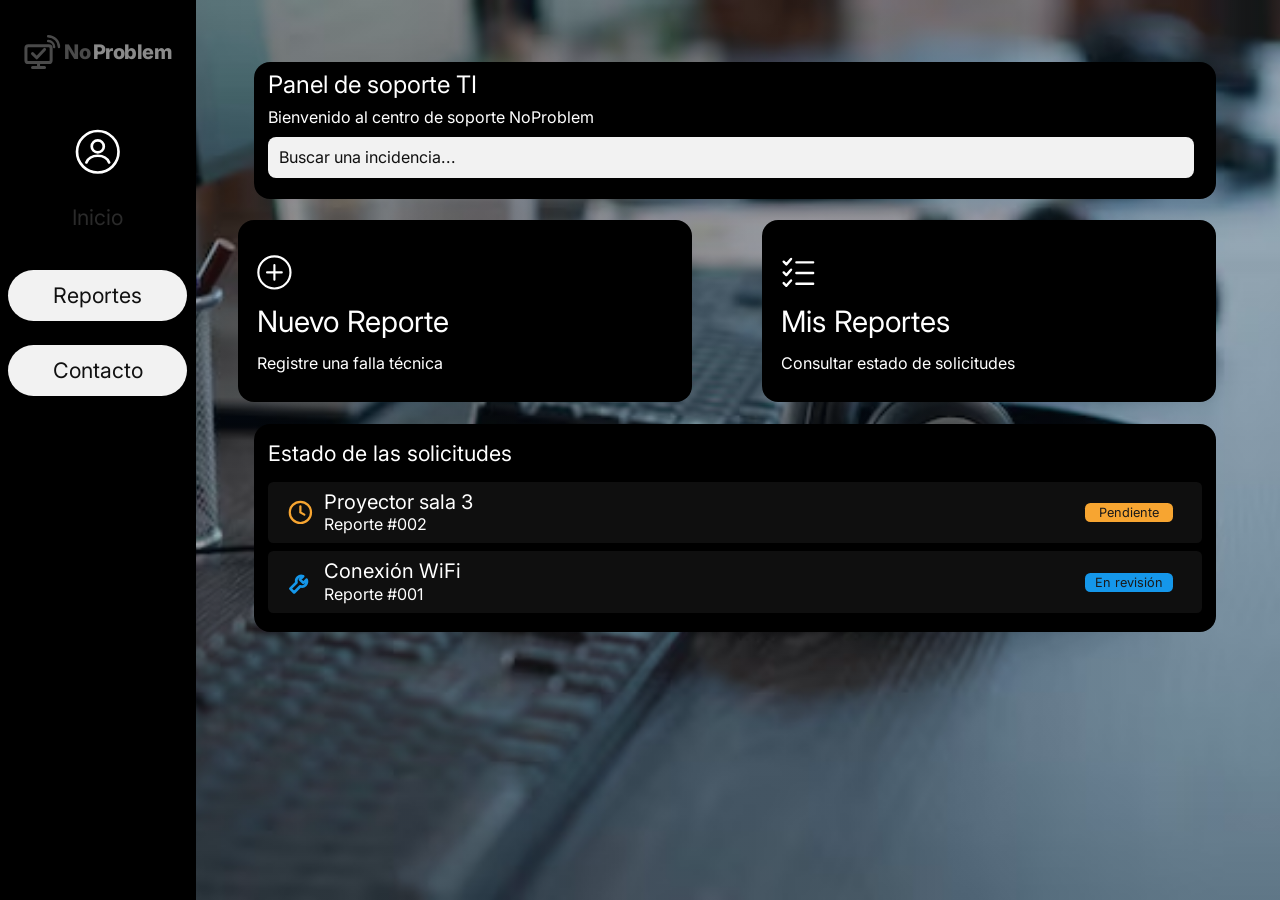
==== commit f92fe8da: "ok" ====
--- a/index.html
+++ b/index.html
@@ -1,177 +1,65 @@
-
-<!doctype html>
+<!DOCTYPE html>
 <html lang="es">
 <head>
-    <meta charset="UTF-8">
-    <meta name="viewport" content="width=device-width, initial-scale=1.0">
-    <meta name="author" content="Chris Orellana">
-    <title>NoProblem | Panel de soporte TI</title>
-    <!-- CSS -->
-    <link rel="stylesheet" href="static/css/style.css">
-    <!-- JavaScript -->
-    <script src="static/js/script.js" defer></script>
+  <meta charset="UTF-8">
+  <meta name="viewport" content="width=device-width, initial-scale=1.0">
+  <title>Inicio – NoProblem</title>
+  <link rel="preconnect" href="https://fonts.googleapis.com">
+  <link rel="preconnect" href="https://fonts.gstatic.com" crossorigin>
+  <link href="https://fonts.googleapis.com/css2?family=Inter:wght@400;700;800&display=swap" rel="stylesheet">
+  <link rel="stylesheet" href="static/css/style.css">
 </head>
-<body>
+<body class="fondo">
+<div class="home">
+  <aside class="lateral">
+    <a class="logo" href="index.html" aria-label="NoProblem, inicio">
+      <svg viewBox="0 0 62 58" fill="none" stroke="currentColor" stroke-width="5" stroke-linecap="round" stroke-linejoin="round" aria-hidden="true">
+        <rect x="3" y="18" width="42" height="28" rx="4"/>
+        <path d="M14 54h20M24 46v8"/>
+        <path d="M14 31l7 7 13-14"/>
+        <path d="M40 10a10 10 0 0 1 10 10M40 2a18 18 0 0 1 18 18" stroke-width="4"/>
+      </svg>
+      <span>No</span>Problem
+    </a>
+    <svg class="usuario" viewBox="0 0 34 34" fill="none" stroke="#fff" stroke-width="2" aria-hidden="true"><circle cx="17" cy="17" r="15.5"/><circle cx="17" cy="13" r="4.5"/><path d="M8.5 25c1.5-3.5 5-5 8.5-5s7 1.5 8.5 5" stroke-linecap="round"/></svg>
+    <span class="actual" aria-current="page">Inicio</span>
+    <a class="pill" href="pages/mis-reportes.html">Reportes</a>
+    <a class="pill" href="pages/contacto.html">Contacto</a>
+  </aside>
 
-    <div class="app-container">
+  <main class="panel">
+    <section class="tarjeta bienvenida">
+      <h1>Panel de soporte TI</h1>
+      <p>Bienvenido al centro de soporte NoProblem</p>
+      <input class="busqueda" type="search" placeholder="Buscar una incidencia..." aria-label="Buscar una incidencia">
+    </section>
 
-        <!-- BARRA LATERAL -->
-        <aside class="sidebar">
+    <a class="tarjeta acceso" href="pages/nuevo-reporte.html">
+      <svg viewBox="0 0 26 26" fill="none" stroke="#fff" stroke-width="1.6" stroke-linecap="round" aria-hidden="true"><circle cx="13" cy="13" r="12"/><path d="M13 7.5v11M7.5 13h11"/></svg>
+      <strong>Nuevo Reporte</strong>
+      <span>Registre una falla técnica</span>
+    </a>
 
-            <!-- LOGO -->
-            <a href="index.html" class="logo">
-                <img src="static/images/logo.png" alt="Logo NoProblem">
-            </a>
+    <a class="tarjeta acceso" href="pages/mis-reportes.html">
+      <svg viewBox="0 0 26 26" fill="none" stroke="#fff" stroke-width="1.8" stroke-linecap="round" stroke-linejoin="round" aria-hidden="true"><path d="M2 5l2 2 3.5-4M2 13l2 2 3.5-4M2 21l2 2 3.5-4M11.5 5.5H24M11.5 13.5H24M11.5 21.5H24"/></svg>
+      <strong>Mis Reportes</strong>
+      <span>Consultar estado de solicitudes</span>
+    </a>
 
-            <!-- PERFIL -->
-            <div class="profile-icon">
-                <span aria-hidden="true">♙</span>
-            </div>
-
-            <!-- NAVEGACIÓN -->
-            <nav class="main-nav">
-
-                <a href="index.html" class="nav-link active">
-                    Inicio
-                </a>
-
-                <a href="pages/mis-reportes.html" class="nav-link">
-                    Reportes
-                </a>
-
-                <a href="pages/contacto.html" class="nav-link">
-                    Contacto
-                </a>
-
-            </nav>
-
-        </aside>
-
-
-        <!-- CONTENIDO PRINCIPAL -->
-        <main class="main-content">
-
-            <section class="dashboard">
-
-                <!-- PANEL DE BIENVENIDA -->
-                <header class="welcome-panel">
-
-                    <h1>Panel de soporte TI</h1>
-
-                    <p>
-                        Bienvenido al centro de soporte NoProblem
-                    </p>
-
-                    <form class="search-form">
-
-                        <label for="buscar-inicio" class="visually-hidden">
-                            Buscar una incidencia
-                        </label>
-
-                        <input
-                            type="search"
-                            id="buscar-inicio"
-                            placeholder="Buscar una incidencia..."
-                        >
-
-                    </form>
-
-                </header>
-
-
-                <!-- ACCESOS RÁPIDOS -->
-                <section class="quick-actions">
-
-                    <!-- NUEVO REPORTE -->
-                    <a href="pages/nuevo-reporte.html" class="action-card">
-
-                        <span class="card-icon" aria-hidden="true">
-                            +
-                        </span>
-
-                        <h2>Nuevo Reporte</h2>
-
-                        <p>
-                            Registre una falla técnica
-                        </p>
-
-                    </a>
-
-
-                    <!-- MIS REPORTES -->
-                    <a href="pages/mis-reportes.html" class="action-card">
-
-                        <span class="card-icon" aria-hidden="true">
-                            ☷
-                        </span>
-
-                        <h2>Mis Reportes</h2>
-
-                        <p>
-                            Consultar estado de solicitudes
-                        </p>
-
-                    </a>
-
-                </section>
-
-
-                <!-- ESTADO DE SOLICITUDES -->
-                <section class="status-panel">
-
-                    <h2>Estado de las solicitudes</h2>
-
-
-                    <!-- REPORTE PENDIENTE -->
-                    <article class="status-item">
-
-                        <span class="status-icon" aria-hidden="true">
-                            ◷
-                        </span>
-
-                        <div class="status-info">
-
-                            <h3>Proyector sala 3</h3>
-
-                            <p>Reporte #002</p>
-
-                        </div>
-
-                        <span class="status-badge pending">
-                            Pendiente
-                        </span>
-
-                    </article>
-
-
-                    <!-- REPORTE RESUELTO -->
-                    <article class="status-item">
-
-                        <span class="status-icon" aria-hidden="true">
-                            ✓
-                        </span>
-
-                        <div class="status-info">
-
-                            <h3>Conexión WiFi</h3>
-
-                            <p>Reporte #001</p>
-
-                        </div>
-
-                        <span class="status-badge resolved">
-                            Resuelto
-                        </span>
-
-                    </article>
-
-                </section>
-
-            </section>
-
-        </main>
-
-    </div>
-
+    <section class="tarjeta estado-solicitudes">
+      <h2>Estado de las solicitudes</h2>
+      <div class="fila">
+        <svg viewBox="0 0 24 24" fill="none" stroke="#f7a531" stroke-width="2" stroke-linecap="round" aria-hidden="true"><circle cx="12" cy="12" r="9.5"/><path d="M12 6.5V12l3.5 2"/></svg>
+        <div><b>Proyector sala 3</b><small>Reporte #002</small></div>
+        <span class="etiqueta etiqueta--pendiente">Pendiente</span>
+      </div>
+      <div class="fila">
+        <svg viewBox="0 0 24 24" fill="none" stroke="#1597ea" stroke-width="2.4" stroke-linecap="round" stroke-linejoin="round" aria-hidden="true"><path d="M14.5 6.5a4.5 4.5 0 0 0-6 5.6L3 17.6 6.4 21l5.5-5.5a4.5 4.5 0 0 0 5.6-6L14.6 12.4 11.6 9.4z"/></svg>
+        <div><b>Conexión WiFi</b><small>Reporte #001</small></div>
+        <span class="etiqueta etiqueta--revision">En revisión</span>
+      </div>
+    </section>
+  </main>
+</div>
 </body>
 </html>
--- a/static/css/style.css
+++ b/static/css/style.css
@@ -1,1722 +1,462 @@
-
-/* =====================================================
-   1. VARIABLES Y CONFIGURACIÓN GENERAL
-===================================================== */
+*,
+*::before,
+*::after { box-sizing: border-box; }
 
 :root {
-    --fondo: #0b0b0d;
-    --fondo-secundario: #111115;
-    --fondo-panel: #16161b;
-    --fondo-tarjeta: #1b1b21;
-    --fondo-hover: #24242c;
-    --fondo-input: #101014;
-
-    --borde: #2b2b34;
-    --borde-hover: #494953;
-
-    --texto: #f4f4f5;
-    --texto-secundario: #a1a1aa;
-    --texto-suave: #71717a;
-
-    --blanco: #ffffff;
-    --negro: #09090b;
-
-    --verde: #22c55e;
-    --amarillo: #eab308;
-    --rojo: #ef4444;
-    --azul: #3b82f6;
-
-    --radio: 12px;
-    --radio-pequeno: 8px;
-
-    --transicion: 0.25s ease;
-}
-
-* {
-    margin: 0;
-    padding: 0;
-    box-sizing: border-box;
-}
-
-html {
-    scroll-behavior: smooth;
-}
+  --negro: #000;
+  --panel: rgba(8, 8, 8, 0.94);      /* tarjetas principales */
+  --panel-2: #141414;                /* cajas internas / inputs oscuros */
+  --pill: #1b1b1b;                   /* botones del menú superior */
+  --claro: #f2f2f2;                  /* inputs y pills claros */
+  --texto: #fff;
+  --texto-suave: #8d8d8d;
+  --naranja: #f7a531;
+  --azul: #1597ea;
+  --verde: #4be637;
+  --filtro-activo: #3f6b96;
+  --radio: 0.75rem;
+}
+
+/* Escala global: todo el diseño está en rem.
+   1rem = 16px en el frame original de Figma (956 × 500) y crece
+   en proporción a la ventana, con un mínimo de 16px y un máximo de 32px.
+   Para agrandar o achicar todo, cambia solo esta línea. */
+html { font-size: clamp(16px, min(1.674vw, 3.2vh), 32px); }
+
+html, body { height: 100%; }
 
 body {
-    min-height: 100vh;
-    background: var(--fondo);
-    color: var(--texto);
-    font-family: Arial, Helvetica, sans-serif;
-    line-height: 1.6;
-}
-
-body,
-button,
-input,
-select,
-textarea {
-    font-family: Arial, Helvetica, sans-serif;
-}
-
-button,
-input,
-select,
-textarea {
-    font-size: inherit;
-}
-
-button {
-    cursor: pointer;
-}
-
-a {
-    color: inherit;
-    text-decoration: none;
-}
-
-img {
-    display: block;
-    max-width: 100%;
-}
-
-main {
-    width: 100%;
-}
-
-[hidden] {
-    display: none !important;
-}
-
-
-/* =====================================================
-   2. ELEMENTOS GENERALES
-===================================================== */
-
-h1,
-h2,
-h3,
-h4 {
-    color: var(--texto);
-    line-height: 1.25;
-}
-
-h1 {
-    font-size: clamp(1.7rem, 3vw, 2.3rem);
-}
-
-h2 {
-    font-size: 1.4rem;
-}
-
-p {
-    color: var(--texto-secundario);
-}
-
-small {
-    color: var(--texto-suave);
-}
-
-hr {
-    border: none;
-    border-top: 1px solid var(--borde);
-    margin: 20px 0;
-}
-
-button:disabled {
-    opacity: 0.55;
-    cursor: not-allowed;
-    transform: none;
-}
-
-
-/* =====================================================
-   3. BOTONES
-===================================================== */
-
-button,
-.button,
-.btn-principal,
-.btn-gestionar,
-.btn-nuevo-reporte {
-    display: inline-flex;
-    justify-content: center;
-    align-items: center;
-    gap: 8px;
-
-    padding: 12px 19px;
-
-    background: var(--blanco);
-    color: var(--negro);
-
-    border: 1px solid var(--blanco);
-    border-radius: var(--radio-pequeno);
-
-    font-weight: 700;
-    transition: var(--transicion);
-}
-
-button:hover,
-.button:hover,
-.btn-principal:hover,
-.btn-gestionar:hover,
-.btn-nuevo-reporte:hover {
-    background: #d4d4d8;
-    border-color: #d4d4d8;
-    transform: translateY(-1px);
-}
-
-.button-secondary,
-.btn-secundario,
-.btn-cancelar {
-    display: inline-flex;
-    justify-content: center;
-    align-items: center;
-
-    padding: 11px 18px;
-
-    color: var(--texto);
-    background: transparent;
-
-    border: 1px solid var(--borde);
-    border-radius: var(--radio-pequeno);
-
-    transition: var(--transicion);
-}
-
-.button-secondary:hover,
-.btn-secundario:hover,
-.btn-cancelar:hover {
-    background: var(--fondo-hover);
-    border-color: var(--borde-hover);
-    transform: none;
-}
-
-
-/* =====================================================
-   4. PORTADA: ESTRUCTURA PRINCIPAL
-===================================================== */
-
-.app-container {
-    display: flex;
-    min-height: 100vh;
-    width: 100%;
-    background: var(--fondo);
-}
-
-
-/* =====================================================
-   5. PORTADA: BARRA LATERAL
-===================================================== */
-
-.sidebar {
-    position: fixed;
-    top: 0;
-    left: 0;
-    z-index: 100;
-
-    display: flex;
-    flex-direction: column;
-
-    width: 255px;
-    height: 100vh;
-
-    padding: 28px 20px;
-
-    background: var(--fondo-secundario);
-    border-right: 1px solid var(--borde);
-}
-
-.sidebar .logo {
-    display: flex;
-    align-items: center;
-    gap: 12px;
-
-    margin-bottom: 35px;
-
-    color: var(--texto);
-    font-size: 1.5rem;
-    font-weight: 800;
-    letter-spacing: -0.8px;
-}
-
-.sidebar .logo img {
-    width: 250px;
-    object-fit: contain;
-}
-
-.profile-icon {
-    display: flex;
-    align-items: center;
-    justify-content: center;
-
-    width: 48px;
-    height: 48px;
-
-    margin-bottom: 30px;
-
-    background: var(--fondo-tarjeta);
-    border: 1px solid var(--borde);
-    border-radius: 50%;
-
-    color: var(--texto);
-    font-size: 1.2rem;
-}
-
-.main-nav {
-    display: flex;
-    flex-direction: column;
-    gap: 8px;
-}
-
-.nav-link {
-    display: flex;
-    align-items: center;
-    gap: 12px;
-
-    width: 100%;
-    padding: 12px 14px;
-
-    color: var(--texto-secundario);
-    background: transparent;
-
-    border: 1px solid transparent;
-    border-radius: var(--radio-pequeno);
-
-    font-size: 0.95rem;
-    transition: var(--transicion);
-}
-
-.nav-link:hover {
-    color: var(--texto);
-    background: var(--fondo-hover);
-}
-
-.nav-link.active,
-.nav-link.activo {
-    color: var(--texto);
-    background: var(--fondo-hover);
-    border-color: var(--borde);
-    font-weight: 700;
-}
-
-.next-link {
-    display: flex;
-    align-items: center;
-    justify-content: space-between;
-
-    margin-top: auto;
-    padding: 13px 14px;
-
-    color: var(--texto-secundario);
-    border: 1px solid var(--borde);
-    border-radius: var(--radio-pequeno);
-
-    transition: var(--transicion);
-}
-
-.next-link:hover {
-    color: var(--texto);
-    background: var(--fondo-hover);
-}
-
-.next-arrow {
-    font-size: 1.2rem;
-}
-
-
-/* =====================================================
-   6. PORTADA: CONTENIDO PRINCIPAL
-===================================================== */
-
-.main-content {
-    width: calc(100% - 255px);
-    min-height: 100vh;
-
-    margin-left: 255px;
-    padding: 45px 5%;
-}
-
-.dashboard {
-    width: min(1150px, 100%);
-    margin: 0 auto;
-}
-
-.welcome-panel {
-    position: relative;
-    overflow: hidden;
-
-    display: flex;
-    flex-direction: column;
-    justify-content: center;
-
-    min-height: 240px;
-    padding: 40px;
-
-    background:
-        linear-gradient(120deg, #202027 0%, #15151b 65%, #111115 100%);
-
-    border: 1px solid var(--borde);
-    border-radius: 16px;
-}
-
-.welcome-panel h1 {
-    max-width: 650px;
-    margin-bottom: 15px;
-    font-size: clamp(1.8rem, 4vw, 2.6rem);
-}
-
-.welcome-panel p {
-    max-width: 600px;
-    font-size: 1rem;
-}
-
-.welcome-panel .button,
-.welcome-panel button {
-    align-self: flex-start;
-    margin-top: 25px;
-}
-
-
-/* =====================================================
-   7. PORTADA: BUSCADOR
-===================================================== */
-
-.search-form {
-    display: flex;
-    align-items: center;
-    gap: 10px;
-
-    width: min(650px, 100%);
-    margin: 30px 0;
-    padding: 7px;
-
-    background: var(--fondo-tarjeta);
-    border: 1px solid var(--borde);
-    border-radius: var(--radio);
-}
-
-.search-form input {
-    flex: 1;
-    min-width: 0;
-
-    padding: 10px 12px;
-
-    color: var(--texto);
-    background: transparent;
-
-    border: none;
-    outline: none;
-}
-
-.search-form input::placeholder {
-    color: var(--texto-suave);
-}
-
-.search-form button {
-    padding: 10px 17px;
-}
-
-.visually-hidden {
-    position: absolute;
-
-    width: 1px;
-    height: 1px;
-
-    padding: 0;
-    margin: -1px;
-
-    overflow: hidden;
-    clip: rect(0, 0, 0, 0);
-
-    white-space: nowrap;
-    border: 0;
-}
-
-
-/* =====================================================
-   8. PORTADA: ACCIONES RÁPIDAS
-===================================================== */
-
-.quick-actions {
-    display: grid;
-    grid-template-columns: repeat(2, minmax(0, 1fr));
-    gap: 18px;
-
-    margin: 35px 0;
-}
-
-.action-card {
-    display: flex;
-    align-items: center;
-    gap: 18px;
-
-    min-height: 125px;
-    padding: 23px;
-
-    background: var(--fondo-tarjeta);
-    border: 1px solid var(--borde);
-    border-radius: var(--radio);
-
-    transition: var(--transicion);
-}
-
-.action-card:hover {
-    background: var(--fondo-hover);
-    border-color: var(--borde-hover);
-    transform: translateY(-3px);
-}
-
-.card-icon {
-    display: flex;
-    align-items: center;
-    justify-content: center;
-    flex-shrink: 0;
-
-    width: 52px;
-    height: 52px;
-
-    background: #292930;
-    border-radius: 12px;
-
-    color: var(--texto);
-    font-size: 1.4rem;
-}
-
-.action-card h3 {
-    margin-bottom: 5px;
-    font-size: 1.05rem;
-}
-
-.action-card p {
-    font-size: 0.88rem;
-}
-
-
-/* =====================================================
-   9. PORTADA: ESTADO DE REPORTES
-===================================================== */
-
-.status-panel {
-    margin-top: 35px;
-    padding: 25px;
-
-    background: var(--fondo-tarjeta);
-    border: 1px solid var(--borde);
-    border-radius: var(--radio);
-}
-
-.status-panel h2 {
-    margin-bottom: 20px;
-}
-
-.status-item {
-    display: flex;
-    align-items: center;
-    gap: 15px;
-
-    padding: 17px 0;
-    border-bottom: 1px solid var(--borde);
-}
-
-.status-item:last-child {
-    border-bottom: none;
-}
-
-.status-icon {
-    display: flex;
-    align-items: center;
-    justify-content: center;
-    flex-shrink: 0;
-
-    width: 42px;
-    height: 42px;
-
-    background: var(--fondo-hover);
-    border-radius: 10px;
-}
-
-.status-info {
-    flex: 1;
-    min-width: 0;
-}
-
-.status-info h3 {
-    font-size: 0.98rem;
-}
-
-.status-info p {
-    font-size: 0.85rem;
-}
-
-.status-badge {
-    display: inline-block;
-    padding: 5px 11px;
-
-    border-radius: 30px;
-    font-size: 0.76rem;
-    font-weight: 700;
-}
-
-.status-badge.pending {
-    color: #facc15;
-    background: rgba(234, 179, 8, 0.13);
-}
-
-.status-badge.resolved {
-    color: #86efac;
-    background: rgba(34, 197, 94, 0.13);
-}
-
-
-/* =====================================================
-   10. NAVEGACIÓN DE PÁGINAS SECUNDARIAS
-===================================================== */
-
-header {
-    width: 100%;
-    background: var(--fondo-secundario);
-    border-bottom: 1px solid var(--borde);
-}
-
-.navbar {
-    display: flex;
-    align-items: center;
-    justify-content: space-between;
-    gap: 20px;
-
-    width: min(1200px, 92%);
-    min-height: 75px;
-    margin: auto;
-}
-
-.navbar .logo {
-    color: var(--texto);
-    font-size: 1.55rem;
-    font-weight: 800;
-    letter-spacing: -1px;
-}
-
-.nav-links {
-    display: flex;
-    align-items: center;
-    flex-wrap: wrap;
-    gap: 23px;
-}
-
-.nav-links a {
-    color: var(--texto-secundario);
-    font-size: 0.93rem;
-    transition: var(--transicion);
-}
-
-.nav-links a:hover,
-.nav-links a.activo {
-    color: var(--texto);
-}
-
-.nav-links a.activo {
-    font-weight: 700;
-}
-
-.nav-links button {
-    padding: 9px 14px;
-
-    color: var(--texto);
-    background: transparent;
-
-    border: 1px solid var(--borde);
-    border-radius: var(--radio-pequeno);
-}
-
-.nav-links button:hover {
-    background: var(--fondo-hover);
-    border-color: var(--borde-hover);
-    transform: none;
-}
-
-
-/* =====================================================
-   11. FORMULARIOS GENERALES
-===================================================== */
-
-form {
-    width: 100%;
-}
-
-.form-grupo,
-.form-group {
-    display: flex;
-    flex-direction: column;
-    gap: 8px;
-
-    margin-bottom: 20px;
-}
-
-.form-grupo label,
-.form-group label {
-    color: var(--texto);
-    font-size: 0.92rem;
-    font-weight: 600;
-}
-
-.form-grupo input,
-.form-grupo select,
-.form-grupo textarea,
-.form-group input,
-.form-group select,
-.form-group textarea {
-    width: 100%;
-    padding: 12px 14px;
-
-    color: var(--texto);
-    background: var(--fondo-input);
-
-    border: 1px solid var(--borde);
-    border-radius: var(--radio-pequeno);
-
-    outline: none;
-    transition: var(--transicion);
-}
-
-.form-grupo input::placeholder,
-.form-grupo textarea::placeholder,
-.form-group input::placeholder,
-.form-group textarea::placeholder {
-    color: var(--texto-suave);
-}
-
-.form-grupo input:focus,
-.form-grupo select:focus,
-.form-grupo textarea:focus,
-.form-group input:focus,
-.form-group select:focus,
-.form-group textarea:focus {
-    border-color: #888891;
-    box-shadow: 0 0 0 3px rgba(255, 255, 255, 0.06);
-}
-
-.form-grupo textarea,
-.form-group textarea {
-    min-height: 135px;
-    resize: vertical;
-}
-
-.form-grupo select,
-.form-group select {
-    cursor: pointer;
-}
-
-.form-grupo input[type="file"],
-.form-group input[type="file"] {
-    padding: 10px;
-}
-
-.form-grupo input[type="file"]::file-selector-button,
-.form-group input[type="file"]::file-selector-button {
-    padding: 8px 12px;
-    margin-right: 10px;
-
-    color: var(--texto);
-    background: var(--fondo-hover);
-
-    border: none;
-    border-radius: 6px;
-
-    cursor: pointer;
-}
-
-.form-grupo small,
-.form-group small {
-    color: var(--texto-secundario);
-    font-size: 0.82rem;
-}
-
-
-/* =====================================================
-   12. MENSAJES DE FORMULARIOS
-===================================================== */
-
-.mensaje-exito,
-.mensaje-error,
-.mensaje-info {
-    padding: 12px 15px;
-    margin: 15px 0;
-
-    border-radius: var(--radio-pequeno);
-    font-size: 0.9rem;
-}
-
-.mensaje-exito {
-    color: #86efac;
-    background: rgba(22, 163, 74, 0.12);
-    border: 1px solid rgba(22, 163, 74, 0.35);
-}
-
-.mensaje-error {
-    color: #fca5a5;
-    background: rgba(220, 38, 38, 0.12);
-    border: 1px solid rgba(220, 38, 38, 0.35);
-}
-
-.mensaje-info {
-    color: #93c5fd;
-    background: rgba(37, 99, 235, 0.12);
-    border: 1px solid rgba(37, 99, 235, 0.35);
-}
-
-
-/* =====================================================
-   13. REGISTRO E INICIO DE SESIÓN
-===================================================== */
-
-.auth-container {
-    width: min(480px, 92%);
-    margin: 60px auto;
-}
-
-.auth-panel {
-    padding: 35px;
-
-    background: var(--fondo-tarjeta);
-    border: 1px solid var(--borde);
-    border-radius: 15px;
-}
-
-.auth-intro {
-    margin-bottom: 30px;
-    text-align: center;
-}
-
-.auth-intro h1 {
-    margin-bottom: 12px;
-}
-
-.auth-intro p {
-    font-size: 0.94rem;
-}
-
-.auth-panel form button {
-    width: 100%;
-    margin-top: 5px;
-}
-
-.auth-footer {
-    margin-top: 25px;
-    text-align: center;
-}
-
-.auth-footer p {
-    font-size: 0.9rem;
-}
-
-.auth-footer a,
-.auth-opciones a {
-    color: var(--texto);
-    font-weight: 700;
-    text-decoration: underline;
-    text-underline-offset: 3px;
-}
-
-.auth-opciones {
-    display: flex;
-    justify-content: flex-end;
-    margin: -5px 0 20px;
-}
-
-.auth-opciones a {
-    font-size: 0.85rem;
-}
-
-
-/* =====================================================
-   14. CONTACTO
-===================================================== */
-
-.contacto-container {
-    display: grid;
-    grid-template-columns: 1fr 1.2fr;
-    align-items: start;
-    gap: 45px;
-
-    width: min(1100px, 92%);
-    margin: 60px auto;
-}
-
-.contacto-info h1 {
-    margin-bottom: 15px;
-}
-
-.contacto-info > p {
-    margin-bottom: 28px;
-}
-
-.contacto-info > div {
-    margin-bottom: 18px;
-    padding: 20px;
-
-    background: var(--fondo-tarjeta);
-    border: 1px solid var(--borde);
-    border-radius: var(--radio);
-}
-
-.contacto-info h3 {
-    margin-bottom: 5px;
-}
-
-.contacto-info > div p {
-    font-size: 0.9rem;
-}
-
-.contacto-formulario {
-    padding: 30px;
-
-    background: var(--fondo-tarjeta);
-    border: 1px solid var(--borde);
-    border-radius: var(--radio);
-}
-
-.contacto-formulario h2 {
-    margin-bottom: 25px;
-}
-
-.contacto-formulario button {
-    width: 100%;
-}
-
-
-/* =====================================================
-   15. NUEVO REPORTE
-===================================================== */
-
-.reporte-container,
-.nuevo-reporte-container {
-    width: min(760px, 92%);
-    margin: 55px auto;
-}
-
-.reporte-intro {
-    margin-bottom: 28px;
-}
-
-.reporte-intro p {
-    margin-top: 10px;
-}
-
-.reporte-formulario,
-.report-form {
-    padding: 30px;
-
-    background: var(--fondo-tarjeta);
-    border: 1px solid var(--borde);
-    border-radius: var(--radio);
-}
-
-.reporte-formulario button,
-.report-form button {
-    margin-top: 8px;
-}
-
-.reporte-botones,
-.reporte-formulario .acciones-formulario,
-.form-actions {
-    display: flex;
-    justify-content: flex-end;
-    flex-wrap: wrap;
-    gap: 12px;
-
-    margin-top: 20px;
-}
-
-
-/* =====================================================
-   16. ESTRUCTURA ANTIGUA DEL FORMULARIO DE REPORTE
-===================================================== */
-
-.content-panel {
-    width: min(850px, 92%);
-    margin: 45px auto;
-    padding: 30px;
-
-    background: var(--fondo-tarjeta);
-    border: 1px solid var(--borde);
-    border-radius: var(--radio);
-}
-
-.report-form-panel {
-    width: min(850px, 92%);
-}
-
-.section-heading {
-    margin-bottom: 28px;
-}
-
-.section-heading h1,
-.section-heading h2 {
-    margin-bottom: 10px;
-}
-
-.attachment-area {
-    display: flex;
-    flex-direction: column;
-    align-items: center;
-    gap: 10px;
-
-    padding: 28px;
-
-    background: var(--fondo-input);
-    border: 1px dashed var(--borde-hover);
-    border-radius: var(--radio);
-}
-
-.attachment-icon {
-    font-size: 2rem;
-}
-
-
-/* =====================================================
-   17. MIS REPORTES
-===================================================== */
-
-.mis-reportes-container {
-    width: min(1100px, 92%);
-    margin: 55px auto;
-}
-
-.reportes-intro {
-    margin-bottom: 30px;
-}
-
-.reportes-intro h1 {
-    margin-bottom: 10px;
-}
-
-.reportes-intro p {
-    margin-bottom: 18px;
-}
-
-.reportes-filtros {
-    display: flex;
-    flex-wrap: wrap;
-    gap: 20px;
-
-    margin-bottom: 30px;
-    padding: 22px;
-
-    background: var(--fondo-tarjeta);
-    border: 1px solid var(--borde);
-    border-radius: var(--radio);
-}
-
-.reportes-filtros .form-grupo {
-    flex: 1;
-    min-width: 180px;
-    margin: 0;
-}
-
-.reportes-listado {
-    display: grid;
-    gap: 15px;
-}
-
-.reporte-card {
-    padding: 22px;
-
-    background: var(--fondo-tarjeta);
-    border: 1px solid var(--borde);
-    border-radius: var(--radio);
-
-    transition: var(--transicion);
-}
-
-.reporte-card:hover {
-    border-color: var(--borde-hover);
-    transform: translateY(-2px);
-}
-
-.reporte-card[hidden] {
-    display: none;
-}
-
-.reporte-card h3 {
-    margin-bottom: 8px;
-}
-
-.reporte-card p {
-    margin-bottom: 5px;
-}
-
-.reporte-card a {
-    display: inline-block;
-    margin-top: 12px;
-
-    color: var(--texto);
-    font-weight: 700;
-}
-
-.reporte-card a:hover {
-    text-decoration: underline;
-}
-
-#sinResultados {
-    padding: 25px;
-    text-align: center;
-
-    background: var(--fondo-tarjeta);
-    border: 1px solid var(--borde);
-    border-radius: var(--radio);
-}
-
-
-/* =====================================================
-   18. ESTADOS DE REPORTES
-===================================================== */
-
-.estado {
-    display: inline-block;
-    padding: 5px 10px;
-
-    border-radius: 30px;
-    font-size: 0.78rem;
-    font-weight: 700;
-    white-space: nowrap;
-}
-
-.estado.pendiente {
-    color: #facc15;
-    background: rgba(234, 179, 8, 0.13);
-}
-
-.estado.proceso {
-    color: #93c5fd;
-    background: rgba(59, 130, 246, 0.13);
-}
-
-.estado.resuelto {
-    color: #86efac;
-    background: rgba(34, 197, 94, 0.13);
-}
-
-
-/* =====================================================
-   19. DETALLE DE REPORTE
-===================================================== */
-
-.detalle-container {
-    display: grid;
-    grid-template-columns: 1.7fr 1fr;
-    align-items: start;
-    gap: 25px;
-
-    width: min(1050px, 92%);
-    margin: 55px auto;
-}
-
-.detalle-principal,
-.detalle-aside,
-.detalle-seguimiento {
-    padding: 25px;
-
-    background: var(--fondo-tarjeta);
-    border: 1px solid var(--borde);
-    border-radius: var(--radio);
-}
-
-.detalle-principal h1 {
-    margin-bottom: 15px;
-}
-
-.detalle-aside h2,
-.detalle-seguimiento h2 {
-    margin-bottom: 20px;
-    font-size: 1.2rem;
-}
-
-.detalle-aside p {
-    display: flex;
-    justify-content: space-between;
-    gap: 15px;
-
-    padding: 12px 0;
-    border-bottom: 1px solid var(--borde);
-}
-
-.detalle-aside p:last-of-type {
-    border-bottom: none;
-}
-
-.detalle-aside a {
-    display: inline-block;
-    margin-top: 20px;
-    color: var(--texto);
-    text-decoration: underline;
-}
-
-.detalle-seguimiento {
-    grid-column: 1 / -1;
-}
-
-.seguimiento-item {
-    padding: 15px 0;
-    border-bottom: 1px solid var(--borde);
-}
-
-.seguimiento-item:last-child {
-    border-bottom: none;
-}
-
-
-/* =====================================================
-   20. CONFIRMACIÓN
-===================================================== */
-
-.confirmacion-container {
-    width: min(650px, 92%);
-    margin: 75px auto;
-}
-
-.confirmacion-panel {
-    padding: 40px;
-    text-align: center;
-
-    background: var(--fondo-tarjeta);
-    border: 1px solid var(--borde);
-    border-radius: 15px;
-}
-
-.confirmacion-panel h1 {
-    margin-bottom: 15px;
-}
-
-.confirmacion-panel h2 {
-    margin: 30px 0 15px;
-}
-
-.confirmacion-panel ul {
-    width: min(400px, 100%);
-    margin: 0 auto 25px;
-    padding-left: 20px;
-
-    color: var(--texto-secundario);
-    text-align: left;
-}
-
-.confirmacion-icono {
-    display: grid;
-    place-items: center;
-
-    width: 65px;
-    height: 65px;
-
-    margin: 0 auto 20px;
-
-    color: #86efac;
-    background: rgba(34, 197, 94, 0.13);
-
-    border-radius: 50%;
-    font-size: 2rem;
-}
-
-.confirmacion-acciones {
-    display: flex;
-    justify-content: center;
-    flex-wrap: wrap;
-    gap: 12px;
-
-    margin-top: 25px;
-}
-
-
-/* =====================================================
-   21. DASHBOARD ADMINISTRATIVO
-===================================================== */
-
-.dashboard-container,
-.gestion-container {
-    width: min(1200px, 92%);
-    margin: 50px auto;
-}
-
-.dashboard-intro,
-.gestion-intro {
-    display: flex;
-    align-items: center;
-    justify-content: space-between;
-    flex-wrap: wrap;
-    gap: 20px;
-
-    margin-bottom: 35px;
-}
-
-.dashboard-intro p,
-.gestion-intro p {
-    margin-top: 8px;
-}
-
-.dashboard-estadisticas {
-    display: grid;
-    grid-template-columns: repeat(4, minmax(0, 1fr));
-    gap: 18px;
-
-    margin-bottom: 45px;
-}
-
-.estadistica-card {
-    padding: 22px;
-
-    background: var(--fondo-tarjeta);
-    border: 1px solid var(--borde);
-    border-radius: var(--radio);
-}
-
-.estadistica-card span {
-    color: var(--texto-secundario);
-    font-size: 0.9rem;
-}
-
-.estadistica-card h2 {
-    margin: 12px 0;
-    font-size: 2rem;
-}
-
-.estadistica-card p {
-    font-size: 0.85rem;
-}
-
-
-/* =====================================================
-   22. DASHBOARD: ACCESOS RÁPIDOS
-===================================================== */
-
-.dashboard-accesos {
-    margin-bottom: 45px;
-}
-
-.dashboard-accesos > h2 {
-    margin-bottom: 20px;
-}
-
-.accesos-grid {
-    display: grid;
-    grid-template-columns: repeat(3, minmax(0, 1fr));
-    gap: 18px;
-}
-
-.acceso-card {
-    display: block;
-    padding: 22px;
-
-    background: var(--fondo-tarjeta);
-    border: 1px solid var(--borde);
-    border-radius: var(--radio);
-
-    transition: var(--transicion);
-}
-
-.acceso-card:hover {
-    background: var(--fondo-hover);
-    border-color: var(--borde-hover);
-    transform: translateY(-3px);
-}
-
-.acceso-card h3 {
-    margin-bottom: 8px;
-}
-
-.acceso-card p {
-    font-size: 0.9rem;
-}
-
-
-/* =====================================================
-   23. TABLAS
-===================================================== */
-
-.dashboard-reportes,
-.gestion-listado {
-    margin-top: 30px;
-}
-
-.seccion-encabezado {
-    display: flex;
-    justify-content: space-between;
-    align-items: center;
-    flex-wrap: wrap;
-    gap: 15px;
-
-    margin-bottom: 20px;
-}
-
-.seccion-encabezado h2 {
-    font-size: 1.35rem;
-}
-
-.seccion-encabezado a {
-    color: var(--texto);
-    font-weight: 700;
-}
-
-.seccion-encabezado span {
-    color: var(--texto-secundario);
-    font-size: 0.9rem;
-}
-
-.tabla-contenedor {
-    width: 100%;
-    overflow-x: auto;
-
-    background: var(--fondo-tarjeta);
-    border: 1px solid var(--borde);
-    border-radius: var(--radio);
-}
-
-.tabla-reportes {
-    width: 100%;
-    min-width: 750px;
-
-    border-collapse: collapse;
-    text-align: left;
-}
-
-.tabla-reportes th,
-.tabla-reportes td {
-    padding: 16px 18px;
-    border-bottom: 1px solid var(--borde);
-}
-
-.tabla-reportes th {
-    color: var(--texto-secundario);
-    background: #15151a;
-    font-size: 0.83rem;
-    font-weight: 600;
-}
-
-.tabla-reportes td {
-    color: var(--texto);
-    font-size: 0.9rem;
-}
-
-.tabla-reportes tbody tr:last-child td {
-    border-bottom: none;
-}
-
-.tabla-reportes tbody tr:hover {
-    background: var(--fondo-hover);
-}
-
-.tabla-reportes tbody tr[hidden] {
-    display: none;
-}
-
-.tabla-reportes td a {
-    color: var(--texto);
-    font-weight: 700;
-}
-
-.tabla-reportes td a:hover {
-    text-decoration: underline;
-}
-
-
-/* =====================================================
-   24. GESTIÓN DE REPORTES Y FILTROS
-===================================================== */
-
-.gestion-filtros {
-    margin-bottom: 35px;
-    padding: 25px;
-
-    background: var(--fondo-tarjeta);
-    border: 1px solid var(--borde);
-    border-radius: var(--radio);
-}
-
-.gestion-filtros h2 {
-    margin-bottom: 20px;
-    font-size: 1.2rem;
-}
-
-.filtros-grupo {
-    display: grid;
-    grid-template-columns: 1.5fr 1fr 1fr 1fr;
-    gap: 15px;
-}
-
-.filtros-grupo .form-grupo {
-    margin: 0;
-}
-
-#sinReportesAdmin {
-    padding: 25px;
-    margin-top: 15px;
-
-    color: var(--texto-secundario);
-    text-align: center;
-
-    background: var(--fondo-tarjeta);
-    border: 1px solid var(--borde);
-    border-radius: var(--radio);
-}
-
-
-/* =====================================================
-   25. PIE DE PÁGINA
-===================================================== */
-
-.footer {
-    width: 100%;
-    margin-top: auto;
-    padding: 25px 4%;
-
-    color: var(--texto-secundario);
-    background: var(--fondo-secundario);
-
-    border-top: 1px solid var(--borde);
-
-    text-align: center;
-    font-size: 0.85rem;
-}
-
-
-/* =====================================================
-   26. RESPONSIVE: TABLETS
-===================================================== */
-
-@media (max-width: 950px) {
-
-    .dashboard-estadisticas {
-        grid-template-columns: repeat(2, minmax(0, 1fr));
-    }
-
-    .filtros-grupo {
-        grid-template-columns: repeat(2, minmax(0, 1fr));
-    }
-
-    .contacto-container {
-        grid-template-columns: 1fr;
-    }
-
-    .detalle-container {
-        grid-template-columns: 1fr;
-    }
-
-    .detalle-seguimiento {
-        grid-column: auto;
-    }
-
-    .accesos-grid {
-        grid-template-columns: repeat(2, minmax(0, 1fr));
-    }
-
-}
-
-
-/* =====================================================
-   27. RESPONSIVE: BARRA LATERAL
-===================================================== */
-
-@media (max-width: 750px) {
-
-    .app-container {
-        display: block;
-    }
-
-    .sidebar {
-        position: relative;
-
-        width: 100%;
-        height: auto;
-
-        padding: 15px 5%;
-
-        border-right: none;
-        border-bottom: 1px solid var(--borde);
-    }
-
-    .sidebar .logo {
-        margin-bottom: 15px;
-    }
-
-    .profile-icon {
-        display: none;
-    }
-
-    .main-nav {
-        flex-direction: row;
-        flex-wrap: wrap;
-        gap: 7px;
-    }
-
-    .nav-link {
-        width: auto;
-        padding: 9px 12px;
-        font-size: 0.85rem;
-    }
-
-    .next-link {
-        display: none;
-    }
-
-    .main-content {
-        width: 100%;
-        min-height: auto;
-
-        margin-left: 0;
-        padding: 30px 5%;
-    }
-
-}
-
-
-/* =====================================================
-   28. RESPONSIVE: MÓVILES
-===================================================== */
-
-@media (max-width: 600px) {
-
-    .navbar {
-        align-items: flex-start;
-        flex-direction: column;
-        gap: 14px;
-
-        padding: 16px 0;
-    }
-
-    .nav-links {
-        width: 100%;
-        gap: 12px 17px;
-    }
-
-    .nav-links a,
-    .nav-links button {
-        font-size: 0.84rem;
-    }
-
-    .welcome-panel {
-        min-height: 220px;
-        padding: 25px;
-    }
-
-    .quick-actions {
-        grid-template-columns: 1fr;
-        gap: 12px;
-    }
-
-    .action-card {
-        min-height: 105px;
-        padding: 17px;
-    }
-
-    .status-panel {
-        padding: 18px;
-    }
-
-    .status-item {
-        align-items: flex-start;
-        flex-wrap: wrap;
-    }
-
-    .status-badge {
-        margin-left: 57px;
-    }
-
-    .auth-container {
-        margin: 35px auto;
-    }
-
-    .auth-panel,
-    .contacto-formulario,
-    .reporte-formulario,
-    .report-form,
-    .content-panel {
-        padding: 22px;
-    }
-
-    .contacto-container,
-    .mis-reportes-container,
-    .dashboard-container,
-    .gestion-container {
-        margin: 35px auto;
-    }
-
-    .dashboard-estadisticas {
-        grid-template-columns: repeat(2, minmax(0, 1fr));
-        gap: 10px;
-    }
-
-    .estadistica-card {
-        padding: 15px;
-    }
-
-    .estadistica-card h2 {
-        font-size: 1.6rem;
-    }
-
-    .accesos-grid {
-        grid-template-columns: 1fr;
-    }
-
-    .filtros-grupo {
-        grid-template-columns: 1fr;
-    }
-
-    .reportes-filtros {
-        flex-direction: column;
-    }
-
-    .reportes-filtros .form-grupo {
-        width: 100%;
-    }
-
-    .detalle-container {
-        margin: 35px auto;
-    }
-
-    .detalle-principal,
-    .detalle-aside,
-    .detalle-seguimiento {
-        padding: 20px;
-    }
-
-    .confirmacion-panel {
-        padding: 25px;
-    }
-
-    .confirmacion-acciones {
-        flex-direction: column;
-    }
-
-    .confirmacion-acciones a {
-        width: 100%;
-    }
-
-    .dashboard-intro,
-    .gestion-intro {
-        align-items: flex-start;
-        flex-direction: column;
-    }
-
-    .seccion-encabezado {
-        align-items: flex-start;
-        flex-direction: column;
-    }
-
-    .reporte-botones,
-    .form-actions {
-        flex-direction: column;
-    }
-
-    .reporte-botones a,
-    .form-actions button,
-    .form-actions a {
-        width: 100%;
-    }
-
-    .search-form {
-        flex-wrap: wrap;
-    }
-
-    .search-form button {
-        flex: 0 0 auto;
-    }
-
-}
+  margin: 0;
+  font-family: "Inter", system-ui, -apple-system, "Segoe UI", sans-serif;
+  color: var(--texto);
+  background: var(--negro);
+}
+
+a { color: inherit; text-decoration: none; }
+h1, h2, h3, p { margin: 0; }
+button, input, select, textarea { font: inherit; color: inherit; }
+svg { display: block; }
+
+/* ---------- Fondo fotográfico ----------
+   Guarda la foto del laboratorio como img/fondo.jpg.
+   Si no existe, se ve el degradado azul de respaldo. */
+.fondo {
+  background:
+    linear-gradient(rgba(10, 25, 45, 0.25), rgba(10, 25, 45, 0.25)),
+    url("../images/fondo.avif") center / cover no-repeat,
+    linear-gradient(135deg, #0d1a2b 0%, #5f7f9f 45%, #c9d6e2 60%, #1b2e45 100%);
+}
+
+/* ---------- Layout con barra superior ---------- */
+.pagina {
+  min-height: 100vh;
+  display: flex;
+  flex-direction: column;
+}
+
+.barra {
+  background: var(--negro);
+  height: 5rem;
+  padding: 0 2.875rem 0 1.375rem;
+  display: flex;
+  align-items: center;
+  justify-content: space-between;
+  gap: 1rem;
+}
+
+.logo {
+  display: inline-flex;
+  align-items: center;
+  gap: 0.25rem;
+  font-weight: 800;
+  font-size: 1.875rem;
+  letter-spacing: -1px;
+  color: #8a8a8a;
+}
+.logo span { color: #4a4a4a; }
+.logo svg { width: 3.875rem; height: 3.625rem; color: #4a4a4a; }
+
+.menu { display: flex; gap: 0.625rem; }
+.menu a {
+  width: 8.3125rem;
+  height: 2.375rem;
+  display: grid;
+  place-items: center;
+  background: var(--pill);
+  border-radius: 999px;
+  font-size: 1rem;
+}
+.menu a:hover,
+.menu a[aria-current="page"] { background: #2b2b2b; }
+
+.contenido {
+  flex: 1;
+  display: flex;
+  justify-content: center;
+  align-items: flex-start;
+  padding: 1rem 0.875rem 1.5rem;
+}
+
+/* ---------- Tarjeta base ---------- */
+.tarjeta {
+  background: var(--panel);
+  border-radius: var(--radio);
+}
+
+/* ---------- Botones ---------- */
+.btn {
+  display: grid;
+  place-items: center;
+  height: 1.875rem;
+  border: 0;
+  border-radius: 0.5rem;
+  background: var(--panel-2);
+  font-size: 1rem;
+  cursor: pointer;
+}
+.btn:hover { filter: brightness(1.35); }
+.btn--gris { background: #8b8b8b; }
+
+/* ==========================================================
+   NUEVO REPORTE
+   ========================================================== */
+.reporte {
+  width: 29.875rem;
+  max-width: 100%;
+  padding: 0.5rem 0.75rem 0.625rem;
+}
+.reporte h1 {
+  font-size: 2rem;
+  font-weight: 700;
+  text-align: center;
+  line-height: 1.05;
+}
+.reporte .bajada {
+  font-size: 0.8125rem;
+  text-align: center;
+  margin-bottom: 0.25rem;
+}
+.campo { display: block; margin-bottom: 0.25rem; }
+.campo > span {
+  display: block;
+  font-size: 0.75rem;
+  line-height: 1;
+  margin-bottom: 0.125rem;
+}
+.campo input,
+.campo select,
+.campo textarea {
+  width: 100%;
+  height: 2.125rem;
+  padding: 0 0.625rem;
+  border: 0;
+  border-radius: 0.5rem;
+  background: var(--panel-2);
+  font-size: 0.75rem;
+  outline: none;
+}
+.campo textarea {
+  height: 3.625rem;
+  padding-top: 0.5rem;
+  resize: vertical;
+}
+.campo ::placeholder { color: #fff; opacity: 1; }
+.campo input:focus,
+.campo select:focus,
+.campo textarea:focus { box-shadow: 0 0 0 1px #5a5a5a; }
+
+.adjuntar {
+  display: flex;
+  flex-direction: column;
+  align-items: center;
+  justify-content: center;
+  gap: 0.125rem;
+  height: 3.25rem;
+  border-radius: 0.5rem;
+  background: var(--panel-2);
+  font-size: 0.75rem;
+  cursor: pointer;
+  margin-bottom: 0.375rem;
+}
+.adjuntar small { font-size: 0.5938rem; }
+.adjuntar input { display: none; }
+.adjuntar svg { width: 1.125rem; height: 1.125rem; }
+
+.acciones {
+  display: grid;
+  grid-template-columns: 1fr 1fr;
+  gap: 4.125rem;
+}
+
+/* ==========================================================
+   CONFIRMACIÓN
+   ========================================================== */
+.confirmacion {
+  width: 29.875rem;
+  max-width: 100%;
+  margin-top: 0.375rem;
+  padding: 2.25rem 0.875rem 0.875rem;
+  text-align: center;
+}
+.confirmacion .check { width: 4.875rem; height: 4.875rem; margin: 0 auto 0.875rem; }
+.confirmacion h1 { font-size: 2.125rem; font-weight: 700; }
+.confirmacion > p { font-size: 0.8125rem; max-width: 26.25rem; margin: 0.25rem auto 1.25rem; }
+.resumen {
+  background: var(--panel-2);
+  border-radius: 0.625rem;
+  padding: 0.75rem;
+  font-size: 1.0625rem;
+  line-height: 1.15;
+  margin-bottom: 0.75rem;
+}
+.resumen .estado {
+  color: var(--naranja);
+  display: inline-flex;
+  align-items: center;
+  gap: 0.1875rem;
+}
+.resumen .estado svg { width: 1.0625rem; height: 1.0625rem; }
+.confirmacion .btn { height: 2rem; font-size: 0.9375rem; border-radius: 0.625rem; }
+
+/* ==========================================================
+   CONTACTO
+   ========================================================== */
+.contacto {
+  display: grid;
+  grid-template-columns: 27.125rem 27.5rem;
+  gap: 2.375rem;
+  max-width: 100%;
+  margin-top: 0.375rem;
+}
+.ayuda { padding: 0.375rem 0.625rem 0.625rem; text-align: center; }
+.ayuda h1 { font-size: 2rem; font-weight: 700; }
+.ayuda > p { font-size: 0.875rem; line-height: 1.2; max-width: 17.5rem; margin: 0.375rem auto 0.875rem; }
+.ayuda .temas {
+  background: #050505;
+  border-radius: 0.625rem;
+  padding: 0.375rem 0.75rem 1.375rem;
+}
+.temas h2 { font-size: 1.3125rem; font-weight: 400; margin-top: 0.125rem; }
+.temas p { font-size: 0.875rem; line-height: 1.2; max-width: 16.875rem; margin: 0.375rem auto 0.5rem; }
+
+.mensaje { padding: 0.625rem 0.25rem 0.375rem; position: relative; text-align: center; }
+.mensaje .icono { position: absolute; left: 0.375rem; top: 1rem; width: 1.625rem; height: 1.625rem; }
+.mensaje h2 { font-size: 1.25rem; font-weight: 400; margin-top: 0.375rem; }
+.mensaje > form > p,
+.mensaje > p { font-size: 0.7812rem; margin: 0.375rem 0 0.75rem; }
+.mensaje input,
+.mensaje textarea {
+  display: block;
+  width: 100%;
+  height: 2.5rem;
+  margin-bottom: 0.5625rem;
+  padding: 0 0.625rem;
+  border: 0;
+  border-radius: 0.625rem;
+  background: var(--claro);
+  color: #111;
+  font-size: 0.875rem;
+  outline: none;
+}
+.mensaje textarea { height: 4.6875rem; padding-top: 0.5rem; resize: vertical; }
+.mensaje ::placeholder { color: #111; opacity: 1; }
+.mensaje .btn { width: 100%; height: 3rem; background: #000; font-size: 1.25rem; border-radius: 0.625rem; }
+
+/* ==========================================================
+   MIS REPORTES
+   ========================================================== */
+.mis-reportes {
+  width: 100%;
+  max-width: 58rem;
+  padding: 0.375rem 1.25rem 0.875rem;
+  background: rgba(14, 14, 14, 0.93);
+}
+.mis-reportes h1 { font-size: 2.125rem; font-weight: 700; text-align: center; }
+.mis-reportes .bajada {
+  font-size: 0.7812rem;
+  text-align: center;
+  color: #4d4d4d;
+  margin-bottom: 0.875rem;
+}
+.mr-grid {
+  display: grid;
+  grid-template-columns: 27.875rem 1fr;
+  gap: 0.75rem 1.375rem;
+}
+.buscador {
+  background: #0c0c0c;
+  border-radius: 0.625rem;
+  padding: 0.5625rem 3.5rem 0.5625rem 0.5rem;
+}
+.buscador input,
+.busqueda {
+  width: 100%;
+  height: 1.875rem;
+  padding: 0 0.5rem;
+  border: 0;
+  border-radius: 0.375rem;
+  background: #fff;
+  color: #111;
+  font-size: 0.75rem;
+  outline: none;
+}
+.buscador ::placeholder, .busqueda::placeholder { color: #111; opacity: 1; }
+
+.filtros {
+  display: flex;
+  justify-content: center;
+  align-items: center;
+  gap: 0.6rem;
+}
+.filtros button {
+  min-width: 4.875rem;
+  padding: 0 0.6rem;
+  white-space: nowrap;
+  height: 1.375rem;
+  border: 0;
+  border-radius: 999px;
+  background: #fff;
+  color: #111;
+  font-size: 0.75rem;
+  cursor: pointer;
+}
+.filtros button.activo { background: var(--filtro-activo); color: #fff; }
+
+.lista { display: grid; gap: 0.625rem; align-content: start; }
+.item {
+  position: relative;
+  background: #0c0c0c;
+  border-radius: 0.625rem;
+  padding: 0.375rem 1rem 0.5rem 0.625rem;
+}
+.item header { display: flex; gap: 0.5rem; align-items: center; }
+.item header svg { width: 1.25rem; height: 1.25rem; flex: none; }
+.item h2 { font-size: 1rem; font-weight: 400; line-height: 1.1; }
+.item .meta { font-size: 0.75rem; }
+.item p { font-size: 0.75rem; margin: 0.375rem 0 0.75rem; }
+.item footer {
+  display: flex;
+  justify-content: space-between;
+  font-size: 0.75rem;
+}
+.item footer a { font-size: 0.75rem; }
+
+.etiqueta {
+  display: inline-grid;
+  place-items: center;
+  width: 4.125rem;
+  height: 0.875rem;
+  border-radius: 0.25rem;
+  font-size: 0.5938rem;
+  color: #1a1a1a;
+}
+.etiqueta--pendiente { background: var(--naranja); }
+.etiqueta--revision  { background: var(--azul); }
+.etiqueta--resuelto  { background: var(--verde); }
+.item .etiqueta { position: absolute; right: 1rem; top: 1.25rem; }
+
+.cta {
+  display: flex;
+  flex-direction: column;
+  align-items: center;
+  justify-content: center;
+  gap: 0.375rem;
+  min-height: 15.625rem;
+  background: #0c0c0c;
+  border-radius: 0.625rem;
+  text-align: center;
+}
+.cta svg { width: 1.625rem; height: 1.625rem; margin-bottom: 0.375rem; }
+.cta strong { font-size: 1.3125rem; font-weight: 400; }
+.cta span { font-size: 0.75rem; }
+.cta:hover { background: #151515; }
+
+/* ==========================================================
+   HOME (panel con barra lateral)
+   ========================================================== */
+.home {
+  min-height: 100vh;
+  display: grid;
+  grid-template-columns: 9.125rem 1fr;
+}
+.lateral {
+  background: var(--negro);
+  padding: 1.625rem 0.375rem;
+  display: flex;
+  flex-direction: column;
+  align-items: center;
+}
+.lateral .logo { font-size: 0.9375rem; letter-spacing: -0.5px; gap: 0.125rem; }
+.lateral .logo svg { width: 1.75rem; height: 1.625rem; }
+.lateral .usuario { width: 2.125rem; height: 2.125rem; margin: 2.75rem 0 1.375rem; }
+.lateral .actual { font-size: 1rem; color: #2a2a2a; margin-bottom: 1.875rem; }
+.lateral .pill {
+  width: 100%;
+  height: 2.375rem;
+  display: grid;
+  place-items: center;
+  margin-bottom: 1.125rem;
+  background: var(--claro);
+  color: #111;
+  border-radius: 999px;
+  font-size: 1rem;
+}
+.lateral .pill:hover { background: #fff; }
+
+.panel {
+  padding: 2.875rem 3rem 1.5rem 2rem;
+  display: grid;
+  grid-template-columns: 1fr 1fr;
+  gap: 1rem 3.25rem;
+  align-content: start;
+}
+.panel .tarjeta { background: #000; }
+.bienvenida { grid-column: 1 / -1; margin-left: 0.75rem; padding: 0.375rem 1rem 1rem 0.625rem; }
+.bienvenida h1 { font-size: 1.125rem; font-weight: 400; }
+.bienvenida p { font-size: 0.75rem; margin: 0.375rem 0 0.5rem; }
+.bienvenida .busqueda { background: var(--claro); }
+
+.acceso { padding: 1.625rem 0.875rem 1.375rem; min-height: 7.875rem; display: block; }
+.acceso:hover { background: #111 !important; }
+.acceso svg { width: 1.625rem; height: 1.625rem; margin-bottom: 0.625rem; }
+.acceso strong { display: block; font-size: 1.375rem; font-weight: 400; }
+.acceso span { display: block; font-size: 0.75rem; margin-top: 0.625rem; }
+
+.estado-solicitudes { grid-column: 1 / -1; margin-left: 0.75rem; padding: 0.75rem 0.625rem 0.5rem; }
+.estado-solicitudes h2 { font-size: 1rem; font-weight: 400; margin-bottom: 0.75rem; }
+.fila {
+  display: flex;
+  align-items: center;
+  gap: 0.5rem;
+  height: 2.875rem;
+  padding: 0 1.375rem 0 0.875rem;
+  margin-bottom: 0.375rem;
+  background: #0f0f0f;
+  border-radius: 0.25rem;
+}
+.fila svg { width: 1.25rem; height: 1.25rem; flex: none; }
+.fila div { flex: 1; line-height: 1; }
+.fila b { display: block; font-size: 0.9375rem; font-weight: 400; }
+.fila small { font-size: 0.75rem; }
+
+/* ==========================================================
+   Responsive
+   ========================================================== */
+@media (max-width: 940px) {
+  .contacto { grid-template-columns: 1fr; gap: 1rem; width: 29.875rem; }
+  .mr-grid { grid-template-columns: 1fr; }
+  .filtros { order: -1; flex-wrap: wrap; }
+}
+@media (max-width: 640px) {
+  .barra { height: auto; padding: 0.625rem 0.875rem; flex-direction: column; }
+  .logo { font-size: 1.5rem; }
+  .logo svg { width: 2.875rem; height: 2.75rem; }
+  .menu a { width: auto; padding: 0 1.125rem; }
+  .acciones { gap: 0.75rem; }
+  .home { grid-template-columns: 1fr; }
+  .lateral { flex-direction: row; flex-wrap: wrap; justify-content: center; gap: 0.625rem; padding: 0.75rem; }
+  .lateral .usuario, .lateral .actual { margin: 0; }
+  .lateral .pill { width: auto; padding: 0 1.125rem; margin: 0; }
+  .panel { grid-template-columns: 1fr; padding: 1rem; }
+  .bienvenida, .estado-solicitudes { margin-left: 0; }
+}
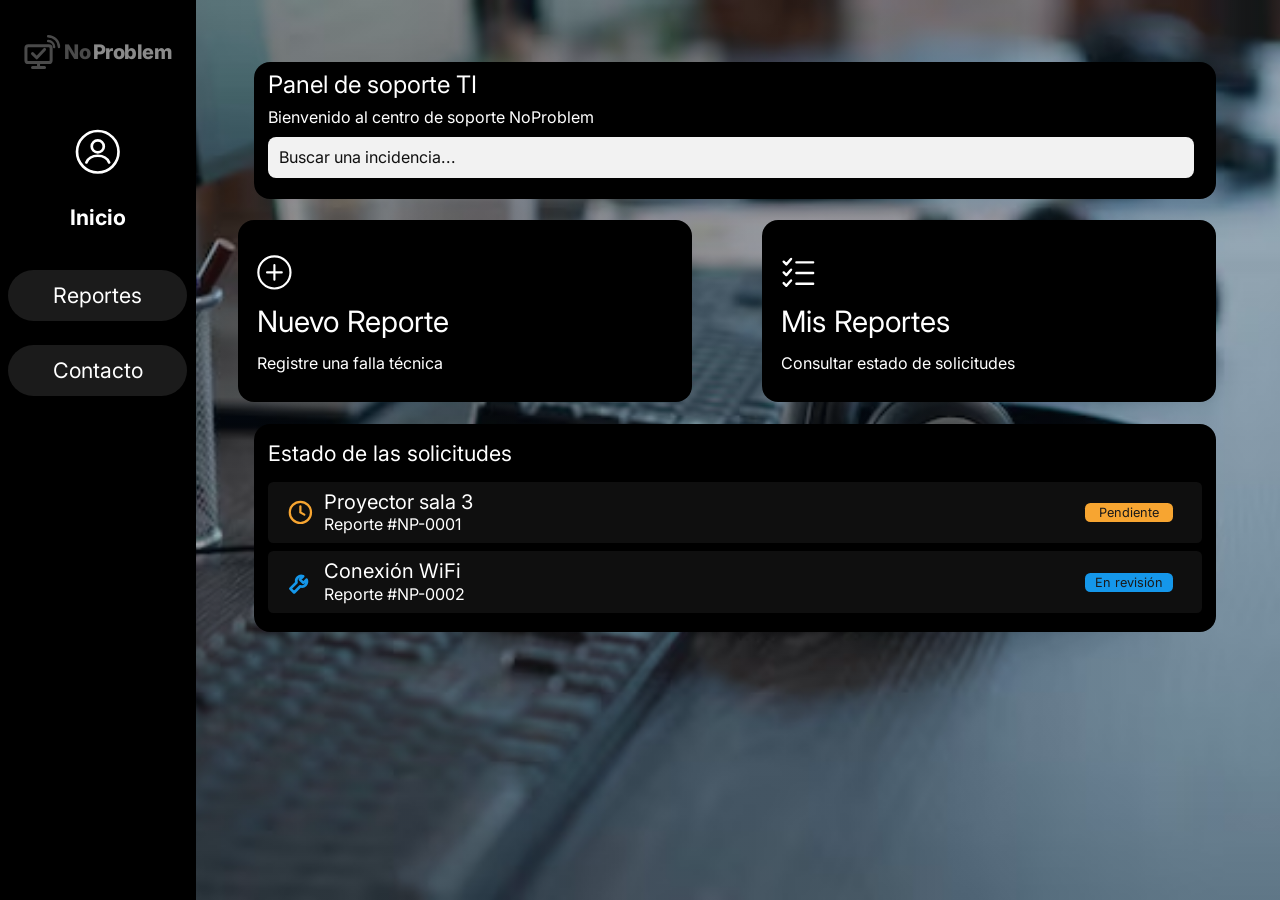
==== commit 5afa09f5: "Aplicar mejoras de la auditoría UX con IA - Jerarquía de botones en Nuevo Reporte: 'Enviar reporte' " ====
--- a/index.html
+++ b/index.html
@@ -50,12 +50,12 @@
       <h2>Estado de las solicitudes</h2>
       <div class="fila">
         <svg viewBox="0 0 24 24" fill="none" stroke="#f7a531" stroke-width="2" stroke-linecap="round" aria-hidden="true"><circle cx="12" cy="12" r="9.5"/><path d="M12 6.5V12l3.5 2"/></svg>
-        <div><b>Proyector sala 3</b><small>Reporte #002</small></div>
+        <div><b>Proyector sala 3</b><small>Reporte #NP-0001</small></div>
         <span class="etiqueta etiqueta--pendiente">Pendiente</span>
       </div>
       <div class="fila">
         <svg viewBox="0 0 24 24" fill="none" stroke="#1597ea" stroke-width="2.4" stroke-linecap="round" stroke-linejoin="round" aria-hidden="true"><path d="M14.5 6.5a4.5 4.5 0 0 0-6 5.6L3 17.6 6.4 21l5.5-5.5a4.5 4.5 0 0 0 5.6-6L14.6 12.4 11.6 9.4z"/></svg>
-        <div><b>Conexión WiFi</b><small>Reporte #001</small></div>
+        <div><b>Conexión WiFi</b><small>Reporte #NP-0002</small></div>
         <span class="etiqueta etiqueta--revision">En revisión</span>
       </div>
     </section>
--- a/static/css/style.css
+++ b/static/css/style.css
@@ -86,8 +86,9 @@
   border-radius: 999px;
   font-size: 1rem;
 }
-.menu a:hover,
-.menu a[aria-current="page"] { background: #2b2b2b; }
+.menu a:hover { background: #2b2b2b; }
+/* Página activa: resaltada en blanco (mejora de auditoría IA) */
+.menu a[aria-current="page"] { background: #fff; color: #000; font-weight: 700; }
 
 .contenido {
   flex: 1;
@@ -116,6 +117,9 @@
 }
 .btn:hover { filter: brightness(1.35); }
 .btn--gris { background: #8b8b8b; }
+/* Jerarquía de botones (mejora de auditoría IA) */
+.btn--primario { background: #fff; color: #000; font-weight: 700; }
+.btn--secundario { background: transparent; color: #fff; border: 1px solid #fff; }
 
 /* ==========================================================
    NUEVO REPORTE
@@ -275,7 +279,7 @@
 .mis-reportes .bajada {
   font-size: 0.7812rem;
   text-align: center;
-  color: #4d4d4d;
+  color: #ccc;
   margin-bottom: 0.875rem;
 }
 .mr-grid {
@@ -389,19 +393,19 @@
 .lateral .logo { font-size: 0.9375rem; letter-spacing: -0.5px; gap: 0.125rem; }
 .lateral .logo svg { width: 1.75rem; height: 1.625rem; }
 .lateral .usuario { width: 2.125rem; height: 2.125rem; margin: 2.75rem 0 1.375rem; }
-.lateral .actual { font-size: 1rem; color: #2a2a2a; margin-bottom: 1.875rem; }
+.lateral .actual { font-size: 1rem; color: #fff; font-weight: 700; margin-bottom: 1.875rem; }
 .lateral .pill {
   width: 100%;
   height: 2.375rem;
   display: grid;
   place-items: center;
   margin-bottom: 1.125rem;
-  background: var(--claro);
-  color: #111;
+  background: var(--pill);
+  color: #fff;
   border-radius: 999px;
   font-size: 1rem;
 }
-.lateral .pill:hover { background: #fff; }
+.lateral .pill:hover { background: #2b2b2b; }
 
 .panel {
   padding: 2.875rem 3rem 1.5rem 2rem;
